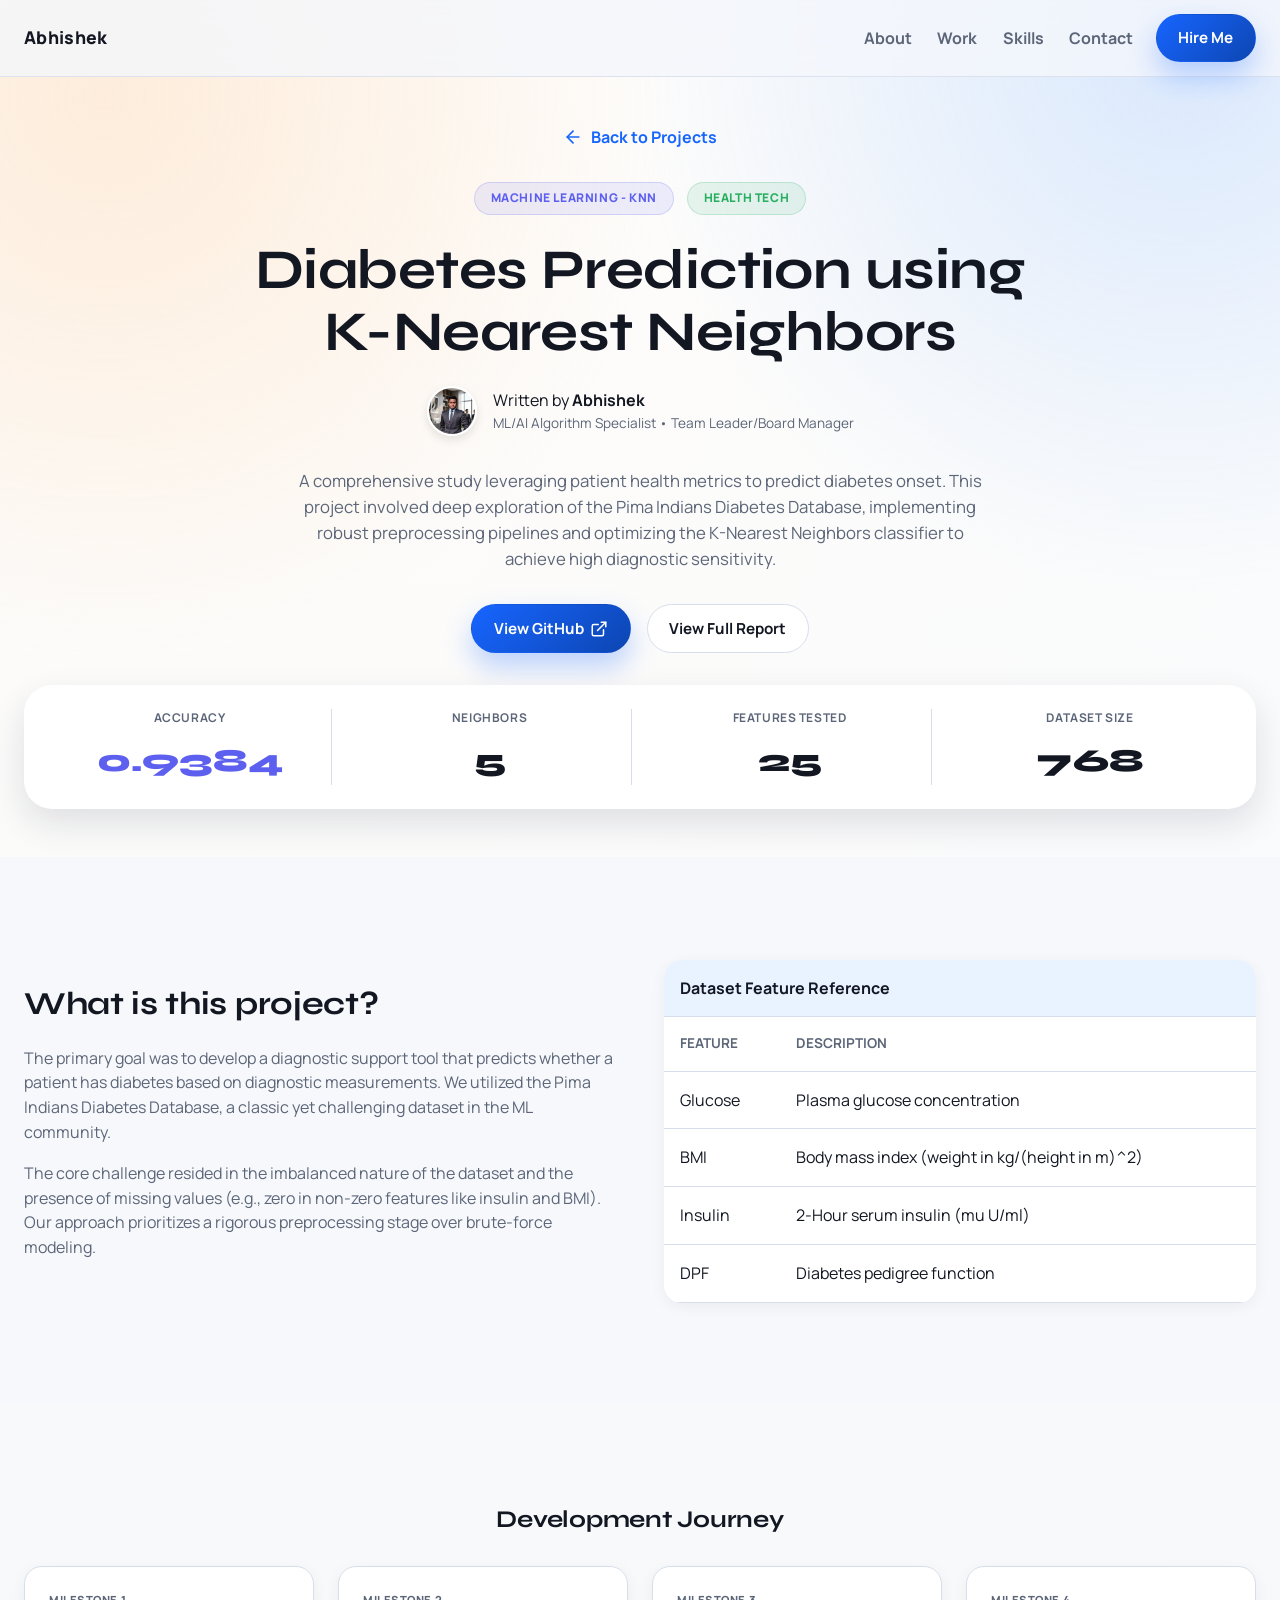
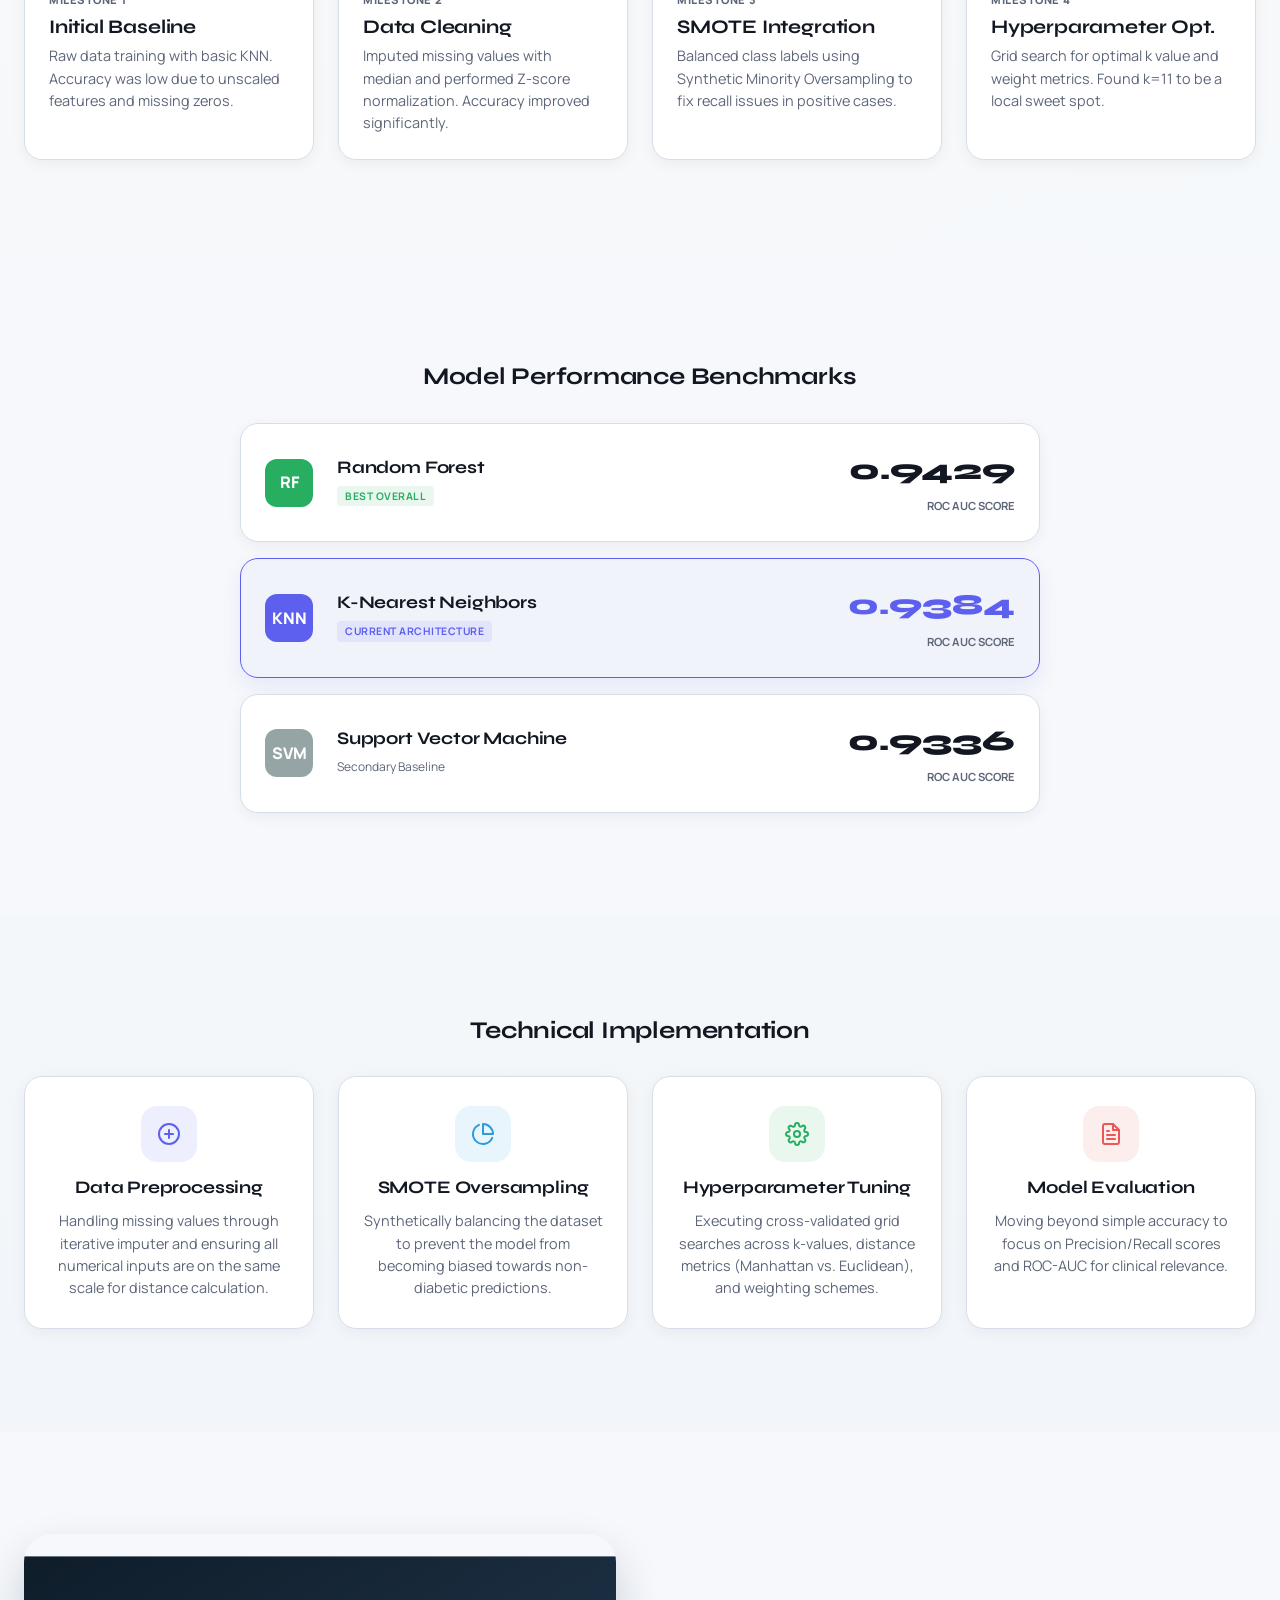
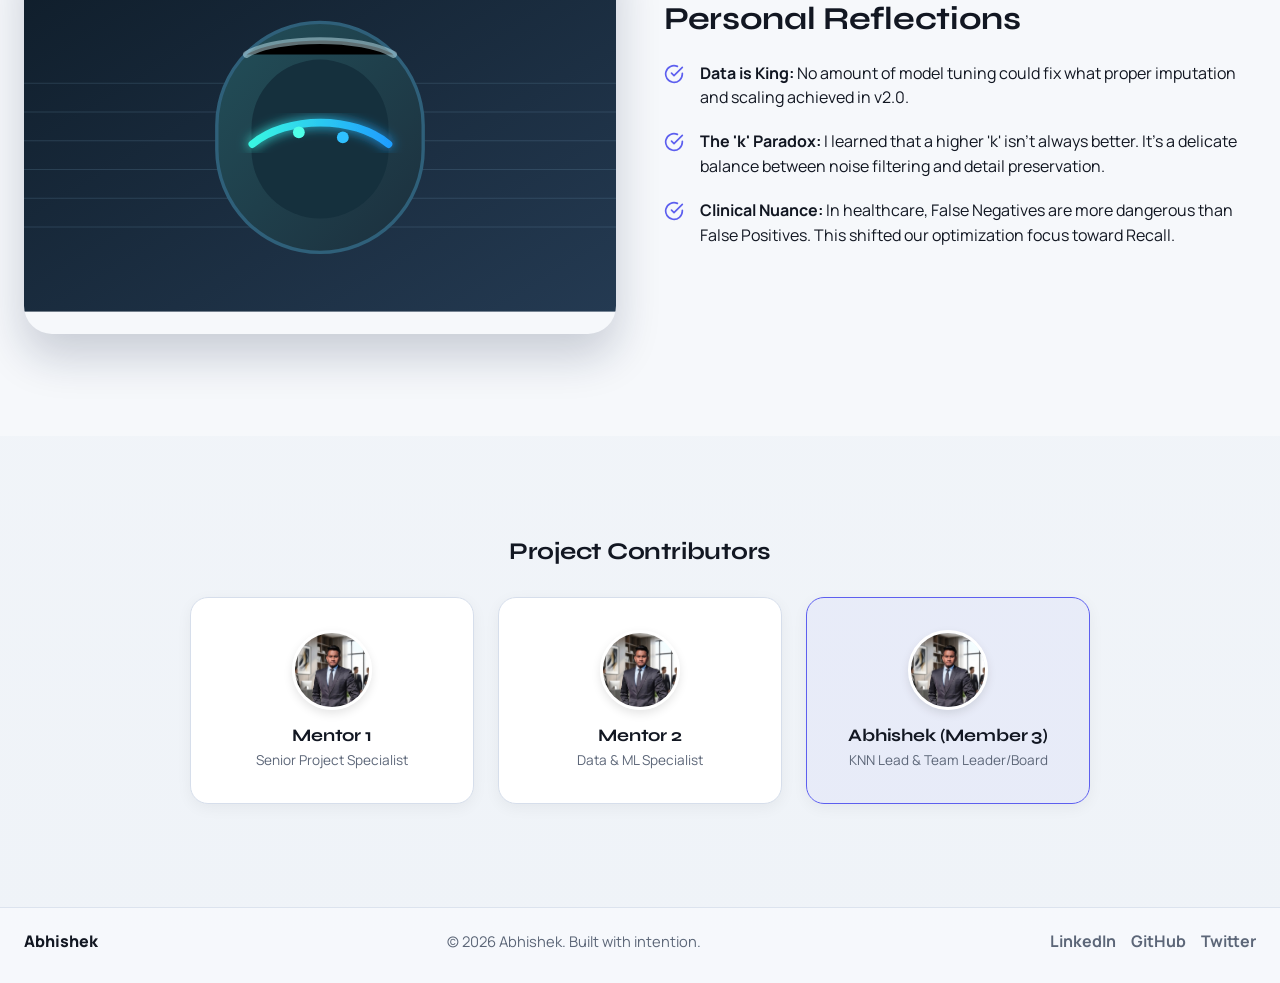
==== diabetes-prediction.html @ b380349f "Updated project" ====
<!DOCTYPE html>
<html lang="en">
<head>
  <meta charset="UTF-8">
  <meta name="viewport" content="width=device-width, initial-scale=1.0">
  <title>Diabetes Prediction using KNN | Abhishek</title>
  <link rel="preconnect" href="https://fonts.googleapis.com">
  <link rel="preconnect" href="https://fonts.gstatic.com" crossorigin>
  <link href="https://fonts.googleapis.com/css2?family=Manrope:wght@400;500;600;700;800&family=Syne:wght@500;700;800&display=swap" rel="stylesheet">
  <link rel="stylesheet" href="styles.css">
</head>
<body>
  <header class="site-header">
    <div class="container nav-shell">
      <a class="brand" href="index.html#home">Abhishek</a>
      <button class="menu-toggle" type="button" aria-expanded="false" aria-controls="site-menu" aria-label="Open menu">
        <span class="menu-bar"></span>
        <span class="menu-bar"></span>
        <span class="menu-bar"></span>
      </button>
      <nav id="site-menu" class="site-nav" aria-label="Primary navigation">
        <a class="nav-link" href="index.html#about">About</a>
        <a class="nav-link" href="index.html#projects">Work</a>
        <a class="nav-link" href="index.html#skills">Skills</a>
        <a class="nav-link" href="index.html#contact">Contact</a>
        <a class="btn btn-primary hire-btn" href="index.html#contact">Hire Me</a>
      </nav>
    </div>
  </header>

  <main class="project-details">
    <div class="container project-header-section reveal is-visible">
      <a href="index.html#projects" class="back-link">
        <svg width="20" height="20" viewBox="0 0 24 24" fill="none" stroke="currentColor" stroke-width="2" stroke-linecap="round" stroke-linejoin="round"><line x1="19" y1="12" x2="5" y2="12"></line><polyline points="12 19 5 12 12 5"></polyline></svg>
        Back to Projects
      </a>
      
      <div class="project-tags">
        <span class="tag tag-purple">Machine Learning - KNN</span>
        <span class="tag tag-green">Health Tech</span>
      </div>
      
      <h1>Diabetes Prediction using K-Nearest Neighbors</h1>
      
      <div class="author-info">
        <img src="assets/images/abhishek-profile.png" alt="Abhishek" class="author-avatar">
        <div class="author-text">
          <p class="author-name">Written by <strong>Abhishek</strong></p>
          <p class="author-role">ML/AI Algorithm Specialist &bull; Team Leader/Board Manager</p>
        </div>
      </div>
      
      <p class="project-summary">
        A comprehensive study leveraging patient health metrics to predict diabetes onset. This project involved deep exploration of the Pima Indians Diabetes Database, implementing robust preprocessing pipelines and optimizing the K-Nearest Neighbors classifier to achieve high diagnostic sensitivity.
      </p>
      
      <div class="project-actions">
        <a href="https://github.com/" target="_blank" class="btn btn-primary">
          View GitHub 
          <svg width="18" height="18" viewBox="0 0 24 24" fill="none" stroke="currentColor" stroke-width="2" stroke-linecap="round" stroke-linejoin="round" style="margin-left: 6px;"><path d="M18 13v6a2 2 0 0 1-2 2H5a2 2 0 0 1-2-2V8a2 2 0 0 1 2-2h6"></path><polyline points="15 3 21 3 21 9"></polyline><line x1="10" y1="14" x2="21" y2="3"></line></svg>
        </a>
        <a href="#" class="btn btn-ghost">View Full Report</a>
      </div>
    </div>

    <div class="container stats-strip reveal">
      <div class="stat-card">
        <p class="stat-label">ACCURACY</p>
        <p class="stat-value text-purple">0.9384</p>
      </div>
      <div class="stat-card">
        <p class="stat-label">NEIGHBORS</p>
        <p class="stat-value">5</p>
      </div>
      <div class="stat-card">
        <p class="stat-label">FEATURES TESTED</p>
        <p class="stat-value">25</p>
      </div>
      <div class="stat-card">
        <p class="stat-label">DATASET SIZE</p>
        <p class="stat-value">768</p>
      </div>
    </div>

    <section class="what-is-project section-pad bg-light">
      <div class="container wip-grid reveal">
        <div class="wip-content">
          <h2>What is this project?</h2>
          <p>The primary goal was to develop a diagnostic support tool that predicts whether a patient has diabetes based on diagnostic measurements. We utilized the Pima Indians Diabetes Database, a classic yet challenging dataset in the ML community.</p>
          <p>The core challenge resided in the imbalanced nature of the dataset and the presence of missing values (e.g., zero in non-zero features like insulin and BMI). Our approach prioritizes a rigorous preprocessing stage over brute-force modeling.</p>
        </div>
        <div class="wip-table-wrapper">
          <table class="feature-table">
            <thead>
              <tr>
                <th colspan="2">Dataset Feature Reference</th>
              </tr>
              <tr class="subheader">
                <th>Feature</th>
                <th>Description</th>
              </tr>
            </thead>
            <tbody>
              <tr>
                <td>Glucose</td>
                <td>Plasma glucose concentration</td>
              </tr>
              <tr>
                <td>BMI</td>
                <td>Body mass index (weight in kg/(height in m)^2)</td>
              </tr>
              <tr>
                <td>Insulin</td>
                <td>2-Hour serum insulin (mu U/ml)</td>
              </tr>
              <tr>
                <td>DPF</td>
                <td>Diabetes pedigree function</td>
              </tr>
            </tbody>
          </table>
        </div>
      </div>
    </section>

    <section class="dev-journey section-pad">
      <div class="container reveal">
        <h2 class="section-title">Development Journey</h2>
        <div class="journey-grid">
          <div class="journey-card">
            <span class="step-label">MILESTONE 1</span>
            <h3>Initial Baseline</h3>
            <p>Raw data training with basic KNN. Accuracy was low due to unscaled features and missing zeros.</p>
          </div>
          <div class="journey-card">
            <span class="step-label">MILESTONE 2</span>
            <h3>Data Cleaning</h3>
            <p>Imputed missing values with median and performed Z-score normalization. Accuracy improved significantly.</p>
          </div>
          <div class="journey-card">
            <span class="step-label">MILESTONE 3</span>
            <h3>SMOTE Integration</h3>
            <p>Balanced class labels using Synthetic Minority Oversampling to fix recall issues in positive cases.</p>
          </div>
          <div class="journey-card">
            <span class="step-label">MILESTONE 4</span>
            <h3>Hyperparameter Opt.</h3>
            <p>Grid search for optimal k value and weight metrics. Found k=11 to be a local sweet spot.</p>
          </div>
        </div>
      </div>
    </section>

    <section class="performance-benchmarks section-pad bg-light">
      <div class="container reveal">
        <h2 class="section-title">Model Performance Benchmarks</h2>
        <div class="benchmarks-list">
          <div class="benchmark-item">
            <div class="bm-icon bg-green-light">RF</div>
            <div class="bm-info">
              <h3>Random Forest</h3>
              <span class="tag tag-green-small">BEST OVERALL</span>
            </div>
            <div class="bm-score">
              <span class="score">0.9429</span>
              <span class="score-label">ROC AUC SCORE</span>
            </div>
          </div>
          <div class="benchmark-item active">
            <div class="bm-icon bg-purple">KNN</div>
            <div class="bm-info">
              <h3>K-Nearest Neighbors</h3>
              <span class="tag tag-purple-small">CURRENT ARCHITECTURE</span>
            </div>
            <div class="bm-score text-purple">
              <span class="score">0.9384</span>
              <span class="score-label">ROC AUC SCORE</span>
            </div>
          </div>
          <div class="benchmark-item">
            <div class="bm-icon bg-gray">SVM</div>
            <div class="bm-info">
              <h3>Support Vector Machine</h3>
              <span class="tag-label">Secondary Baseline</span>
            </div>
            <div class="bm-score">
              <span class="score">0.9336</span>
              <span class="score-label">ROC AUC SCORE</span>
            </div>
          </div>
        </div>
      </div>
    </section>

    <section class="tech-implementation section-pad">
      <div class="container reveal">
        <h2 class="section-title">Technical Implementation</h2>
        <div class="tech-grid">
          <div class="tech-card">
            <div class="tech-icon bg-purple-light">
              <svg width="24" height="24" viewBox="0 0 24 24" fill="none" stroke="#5d5fef" stroke-width="2" stroke-linecap="round" stroke-linejoin="round"><circle cx="12" cy="12" r="10"></circle><line x1="12" y1="8" x2="12" y2="16"></line><line x1="8" y1="12" x2="16" y2="12"></line></svg>
            </div>
            <h3>Data Preprocessing</h3>
            <p>Handling missing values through iterative imputer and ensuring all numerical inputs are on the same scale for distance calculation.</p>
          </div>
          <div class="tech-card">
            <div class="tech-icon bg-blue-light">
              <svg width="24" height="24" viewBox="0 0 24 24" fill="none" stroke="#2d9cdb" stroke-width="2" stroke-linecap="round" stroke-linejoin="round"><path d="M21.21 15.89A10 10 0 1 1 8 2.83"></path><path d="M22 12A10 10 0 0 0 12 2v10z"></path></svg>
            </div>
            <h3>SMOTE Oversampling</h3>
            <p>Synthetically balancing the dataset to prevent the model from becoming biased towards non-diabetic predictions.</p>
          </div>
          <div class="tech-card">
            <div class="tech-icon bg-green-light2">
              <svg width="24" height="24" viewBox="0 0 24 24" fill="none" stroke="#27ae60" stroke-width="2" stroke-linecap="round" stroke-linejoin="round"><circle cx="12" cy="12" r="3"></circle><path d="M19.4 15a1.65 1.65 0 0 0 .33 1.82l.06.06a2 2 0 0 1 0 2.83 2 2 0 0 1-2.83 0l-.06-.06a1.65 1.65 0 0 0-1.82-.33 1.65 1.65 0 0 0-1 1.51V21a2 2 0 0 1-2 2 2 2 0 0 1-2-2v-.09A1.65 1.65 0 0 0 9 19.4a1.65 1.65 0 0 0-1.82.33l-.06.06a2 2 0 0 1-2.83 0 2 2 0 0 1 0-2.83l.06-.06a1.65 1.65 0 0 0 .33-1.82 1.65 1.65 0 0 0-1.51-1H3a2 2 0 0 1-2-2 2 2 0 0 1 2-2h.09A1.65 1.65 0 0 0 4.6 9a1.65 1.65 0 0 0-.33-1.82l-.06-.06a2 2 0 0 1 0-2.83 2 2 0 0 1 2.83 0l.06.06a1.65 1.65 0 0 0 1.82.33H9a1.65 1.65 0 0 0 1-1.51V3a2 2 0 0 1 2-2 2 2 0 0 1 2 2v.09a1.65 1.65 0 0 0 1 1.51 1.65 1.65 0 0 0 1.82-.33l.06-.06a2 2 0 0 1 2.83 0 2 2 0 0 1 0 2.83l-.06.06a1.65 1.65 0 0 0-.33 1.82V9a1.65 1.65 0 0 0 1.51 1H21a2 2 0 0 1 2 2 2 2 0 0 1-2 2h-.09a1.65 1.65 0 0 0-1.51 1z"></path></svg>
            </div>
            <h3>Hyperparameter Tuning</h3>
            <p>Executing cross-validated grid searches across k-values, distance metrics (Manhattan vs. Euclidean), and weighting schemes.</p>
          </div>
          <div class="tech-card">
            <div class="tech-icon bg-red-light">
              <svg width="24" height="24" viewBox="0 0 24 24" fill="none" stroke="#eb5757" stroke-width="2" stroke-linecap="round" stroke-linejoin="round"><path d="M14 2H6a2 2 0 0 0-2 2v16a2 2 0 0 0 2 2h12a2 2 0 0 0 2-2V8z"></path><polyline points="14 2 14 8 20 8"></polyline><line x1="16" y1="13" x2="8" y2="13"></line><line x1="16" y1="17" x2="8" y2="17"></line><polyline points="10 9 9 9 8 9"></polyline></svg>
            </div>
            <h3>Model Evaluation</h3>
            <p>Moving beyond simple accuracy to focus on Precision/Recall scores and ROC-AUC for clinical relevance.</p>
          </div>
        </div>
      </div>
    </section>

    <section class="reflections section-pad bg-light">
      <div class="container reveal">
        <div class="reflections-grid">
          <div class="reflections-image">
            <img src="assets/images/project-diabetes.svg" alt="Laptop displaying data" width="500" height="400">
          </div>
          <div class="reflections-content">
            <h2>Personal Reflections</h2>
            <ul class="reflections-list">
              <li>
                <div class="icon-check">
                  <svg width="20" height="20" viewBox="0 0 24 24" fill="none" stroke="#5d5fef" stroke-width="2" stroke-linecap="round" stroke-linejoin="round"><path d="M22 11.08V12a10 10 0 1 1-5.93-9.14"></path><polyline points="22 4 12 14.01 9 11.01"></polyline></svg>
                </div>
                <div>
                  <strong>Data is King:</strong> No amount of model tuning could fix what proper imputation and scaling achieved in v2.0.
                </div>
              </li>
              <li>
                <div class="icon-check">
                  <svg width="20" height="20" viewBox="0 0 24 24" fill="none" stroke="#5d5fef" stroke-width="2" stroke-linecap="round" stroke-linejoin="round"><path d="M22 11.08V12a10 10 0 1 1-5.93-9.14"></path><polyline points="22 4 12 14.01 9 11.01"></polyline></svg>
                </div>
                <div>
                  <strong>The 'k' Paradox:</strong> I learned that a higher 'k' isn't always better. It's a delicate balance between noise filtering and detail preservation.
                </div>
              </li>
              <li>
                <div class="icon-check">
                  <svg width="20" height="20" viewBox="0 0 24 24" fill="none" stroke="#5d5fef" stroke-width="2" stroke-linecap="round" stroke-linejoin="round"><path d="M22 11.08V12a10 10 0 1 1-5.93-9.14"></path><polyline points="22 4 12 14.01 9 11.01"></polyline></svg>
                </div>
                <div>
                  <strong>Clinical Nuance:</strong> In healthcare, False Negatives are more dangerous than False Positives. This shifted our optimization focus toward Recall.
                </div>
              </li>
            </ul>
          </div>
        </div>
      </div>
    </section>

    <section class="contributors section-pad">
      <div class="container reveal">
        <h2 class="section-title text-center">Project Contributors</h2>
        <div class="contributors-grid">
          <div class="contributor-card">
            <img src="assets/images/abhishek-profile.png" alt="Mentor 1" class="contributor-avatar">
            <h3>Mentor 1</h3>
            <p>Senior Project Specialist</p>
          </div>
          <div class="contributor-card">
            <img src="assets/images/abhishek-profile.png" alt="Mentor 2" class="contributor-avatar">
            <h3>Mentor 2</h3>
            <p>Data &amp; ML Specialist</p>
          </div>
          <div class="contributor-card highlight">
            <img src="assets/images/abhishek-profile.png" alt="Abhishek" class="contributor-avatar">
            <h3>Abhishek (Member 3)</h3>
            <p>KNN Lead &amp; Team Leader/Board</p>
          </div>
        </div>
      </div>
    </section>
  </main>

  <footer class="site-footer">
    <div class="container footer-shell">
      <p class="footer-name">Abhishek</p>
      <p class="footer-copy">&copy; 2026 Abhishek. Built with intention.</p>
      <div class="footer-socials">
        <a href="https://www.linkedin.com/" target="_blank" rel="noopener noreferrer">LinkedIn</a>
        <a href="https://github.com/" target="_blank" rel="noopener noreferrer">GitHub</a>
        <a href="https://twitter.com/" target="_blank" rel="noopener noreferrer">Twitter</a>
      </div>
    </div>
  </footer>

  <script src="script.js"></script>
</body>
</html>
---- styles.css ----
:root {
  --bg: #edf1f5;
  --bg-accent-1: #fff5e8;
  --bg-accent-2: #e9f2ff;
  --surface: #ffffff;
  --surface-soft: #f6f8fb;
  --text: #121722;
  --muted: #5c6678;
  --line: #d6deeb;
  --primary: #1765ff;
  --primary-strong: #0d46b3;
  --accent: #ff7f2a;
  --shadow-soft: 0 14px 35px rgba(15, 27, 52, 0.12);
  --shadow-strong: 0 22px 45px rgba(17, 32, 66, 0.2);
  --radius-lg: 28px;
  --radius-md: 18px;
  --radius-sm: 12px;
  --container: 1240px;
}

* {
  box-sizing: border-box;
}

html {
  scroll-behavior: smooth;
}

body {
  margin: 0;
  font-family: "Manrope", "Segoe UI", Tahoma, Geneva, Verdana, sans-serif;
  color: var(--text);
  background:
    linear-gradient(180deg, rgba(255, 255, 255, 0.78), rgba(239, 243, 248, 0.96)),
    radial-gradient(circle at 15% 10%, var(--bg-accent-1), transparent 45%),
    radial-gradient(circle at 85% 0%, var(--bg-accent-2), transparent 45%),
    var(--bg);
  line-height: 1.55;
}

body::before {
  content: "";
  position: fixed;
  inset: -20% -5%;
  z-index: -1;
  background:
    radial-gradient(circle at 12% 22%, rgba(255, 188, 120, 0.24), transparent 36%),
    radial-gradient(circle at 88% 18%, rgba(87, 157, 255, 0.2), transparent 34%);
  pointer-events: none;
}

h1,
h2,
h3 {
  margin: 0;
  line-height: 1.1;
  font-family: "Syne", "Trebuchet MS", sans-serif;
  letter-spacing: -0.01em;
}

p {
  margin: 0;
}

a {
  color: inherit;
  text-decoration: none;
}

img {
  max-width: 100%;
  display: block;
}

.container {
  width: min(var(--container), calc(100% - 3rem));
  margin-inline: auto;
}

.section-pad {
  padding-block: clamp(4.5rem, 8vw, 7rem);
}

.site-header {
  position: sticky;
  top: 0;
  z-index: 50;
  border-bottom: 1px solid rgba(214, 222, 235, 0.8);
  background: rgba(244, 247, 252, 0.8);
  backdrop-filter: blur(12px);
}

.nav-shell {
  min-height: 76px;
  display: flex;
  align-items: center;
  justify-content: space-between;
  gap: 1rem;
}

.brand {
  font-size: 1.1rem;
  font-weight: 800;
  letter-spacing: 0.02em;
}

.site-nav {
  display: flex;
  align-items: center;
  gap: 1.2rem;
}

.nav-link {
  font-weight: 700;
  color: var(--muted);
  position: relative;
  padding: 0.3rem 0.2rem;
  transition: color 0.25s ease;
}

.nav-link::after {
  content: "";
  position: absolute;
  left: 0;
  bottom: -0.55rem;
  width: 100%;
  height: 2px;
  border-radius: 999px;
  background: linear-gradient(90deg, var(--primary), var(--accent));
  transform: scaleX(0);
  transform-origin: left;
  transition: transform 0.25s ease;
}

.nav-link:hover,
.nav-link.active {
  color: var(--text);
}

.nav-link:hover::after,
.nav-link.active::after {
  transform: scaleX(1);
}

.btn {
  display: inline-flex;
  align-items: center;
  justify-content: center;
  border: 1px solid transparent;
  border-radius: 999px;
  padding: 0.72rem 1.35rem;
  font-weight: 700;
  font-size: 0.95rem;
  transition: transform 0.22s ease, box-shadow 0.28s ease, background-color 0.28s ease, color 0.28s ease;
}

.btn:hover {
  transform: translateY(-2px);
}

.btn:active {
  transform: translateY(1px) scale(0.98);
}

.btn:focus-visible,
.nav-link:focus-visible,
.menu-toggle:focus-visible,
.project-link:focus-visible,
.footer-socials a:focus-visible,
.view-all:focus-visible {
  outline: 3px solid rgba(23, 101, 255, 0.4);
  outline-offset: 3px;
}

.btn-primary {
  color: #ffffff;
  background: linear-gradient(135deg, var(--primary), var(--primary-strong));
  box-shadow: 0 14px 28px rgba(23, 101, 255, 0.28);
}

.btn-primary:hover {
  box-shadow: 0 18px 34px rgba(23, 101, 255, 0.35);
}

.btn-ghost {
  color: var(--text);
  background: rgba(255, 255, 255, 0.92);
  border-color: var(--line);
}

.btn-ghost:hover {
  box-shadow: var(--shadow-soft);
}

.menu-toggle {
  display: none;
  width: 44px;
  height: 44px;
  border: 1px solid var(--line);
  border-radius: 12px;
  background: #ffffff;
  align-items: center;
  justify-content: center;
  flex-direction: column;
  gap: 4px;
  padding: 0;
}

.menu-bar {
  width: 18px;
  height: 2px;
  background: var(--text);
  border-radius: 999px;
}

.hero {
  position: relative;
  overflow: hidden;
}

.hero::before {
  content: "";
  position: absolute;
  top: clamp(1.2rem, 4vw, 2rem);
  left: 50%;
  transform: translateX(-50%);
  width: min(920px, calc(100% - 2rem));
  height: clamp(340px, 43vw, 470px);
  border-radius: 34px;
  background:
    linear-gradient(90deg, rgba(255, 255, 255, 0.5) 50%, rgba(247, 239, 230, 0.62) 50%),
    linear-gradient(rgba(255, 255, 255, 0.45) 50%, rgba(233, 238, 247, 0.35) 50%);
  background-size: 50% 100%, 100% 50%;
  box-shadow: inset 0 0 0 1px rgba(255, 255, 255, 0.45);
  pointer-events: none;
}

.hero-layout {
  position: relative;
  z-index: 1;
  text-align: center;
  display: grid;
  justify-items: center;
  gap: 1.15rem;
}

.eyebrow {
  font-size: 0.75rem;
  font-weight: 800;
  color: var(--primary-strong);
  letter-spacing: 0.11em;
  text-transform: uppercase;
  padding: 0.35rem 0.75rem;
  border-radius: 999px;
  background: rgba(23, 101, 255, 0.1);
}

.hero h1 {
  font-size: clamp(2.8rem, 8.2vw, 5.4rem);
  margin-top: 0.2rem;
}

.hero-tagline {
  color: var(--muted);
  font-size: clamp(1rem, 2.8vw, 1.35rem);
}

#typing-text {
  color: var(--text);
  font-weight: 800;
  border-right: 2px solid rgba(18, 23, 34, 0.45);
  padding-right: 0.16rem;
}

.hero-actions {
  display: flex;
  flex-wrap: wrap;
  justify-content: center;
  gap: 0.8rem;
  margin-top: 0.45rem;
}

.hero-media {
  margin-top: 1.2rem;
  width: min(720px, 100%);
  border-radius: var(--radius-lg);
  overflow: hidden;
  box-shadow: var(--shadow-strong);
}

.hero-media img {
  width: 100%;
  height: auto;
}

.about-grid {
  display: grid;
  grid-template-columns: 1.02fr 0.98fr;
  gap: clamp(2rem, 4vw, 3.5rem);
  align-items: center;
}

.about-content h2 {
  font-size: clamp(2rem, 4vw, 3.35rem);
  max-width: 18ch;
}

.about-content p {
  margin-top: 1rem;
  color: var(--muted);
  max-width: 58ch;
}

.about-cards {
  margin-top: 1.6rem;
  display: grid;
  grid-template-columns: repeat(2, minmax(0, 1fr));
  gap: 0.95rem;
}

.mini-card {
  background: var(--surface);
  border: 1px solid var(--line);
  border-radius: var(--radius-md);
  padding: 1rem;
  box-shadow: 0 7px 16px rgba(14, 27, 52, 0.07);
  transition: transform 0.25s ease, box-shadow 0.25s ease;
}

.mini-card h3 {
  font-size: 1rem;
  margin-bottom: 0.35rem;
}

.mini-card p {
  margin: 0;
  font-size: 0.9rem;
  color: var(--muted);
}

.mini-card:hover {
  transform: translateY(-7px);
  box-shadow: var(--shadow-soft);
}

.about-image-wrap {
  border-radius: var(--radius-lg);
  overflow: hidden;
  box-shadow: var(--shadow-strong);
  background: var(--surface);
  aspect-ratio: 5 / 6;
}

.about-image-wrap img {
  width: 100%;
  height: 100%;
  object-fit: cover;
  object-position: center top;
}

.skills {
  background: linear-gradient(180deg, rgba(241, 245, 250, 0.6), rgba(249, 250, 253, 0.88));
  border-block: 1px solid rgba(214, 222, 235, 0.7);
}

.section-title {
  text-align: center;
  margin-bottom: 2rem;
}

.section-title h2 {
  font-size: clamp(1.9rem, 4vw, 3rem);
}

.section-title p {
  margin-top: 0.8rem;
  color: var(--muted);
}

.skills-grid {
  display: grid;
  grid-template-columns: repeat(6, minmax(0, 1fr));
  gap: 0.95rem;
}

.skill-card {
  background: var(--surface);
  border-radius: var(--radius-md);
  border: 1px solid var(--line);
  padding: 1.1rem 0.9rem;
  text-align: center;
  transition: transform 0.24s ease, box-shadow 0.24s ease;
}

.skill-pill {
  display: inline-flex;
  align-items: center;
  justify-content: center;
  min-width: 3.3rem;
  padding: 0.25rem 0.5rem;
  border-radius: 999px;
  font-size: 0.68rem;
  font-weight: 800;
  letter-spacing: 0.08em;
  color: var(--primary-strong);
  background: rgba(23, 101, 255, 0.1);
}

.skill-card h3 {
  margin-top: 0.65rem;
  font-size: 0.98rem;
}

.skill-card p {
  margin-top: 0.35rem;
  color: var(--muted);
  font-size: 0.82rem;
}

.skill-card:hover {
  transform: translateY(-6px) scale(1.02);
  box-shadow: var(--shadow-soft);
}

.section-head {
  display: flex;
  justify-content: space-between;
  align-items: end;
  gap: 1.2rem;
  margin-bottom: 1.5rem;
}

.section-head h2 {
  font-size: clamp(2rem, 4vw, 3rem);
}

.section-head p {
  margin-top: 0.7rem;
  color: var(--muted);
}

.view-all {
  color: var(--primary-strong);
  font-weight: 800;
  white-space: nowrap;
  transition: color 0.25s ease, transform 0.25s ease;
}

.view-all:hover {
  color: var(--primary);
  transform: translateX(2px);
}

.projects-grid {
  display: grid;
  grid-template-columns: repeat(3, minmax(0, 1fr));
  gap: 1.2rem;
}

.project-card {
  background: var(--surface);
  border: 1px solid var(--line);
  border-radius: var(--radius-md);
  overflow: hidden;
  transition: transform 0.26s ease, box-shadow 0.26s ease;
}

.project-image {
  aspect-ratio: 5 / 3;
  overflow: hidden;
  background: #dde5f4;
}

.project-image img {
  width: 100%;
  height: 100%;
  object-fit: cover;
  transition: transform 0.55s ease;
}

.project-body {
  padding: 1rem;
}

.project-tag {
  display: inline-block;
  padding: 0.22rem 0.58rem;
  border-radius: 999px;
  font-size: 0.66rem;
  letter-spacing: 0.08em;
  text-transform: uppercase;
  color: #0a4f3e;
  background: rgba(0, 166, 126, 0.16);
  font-weight: 800;
}

.project-card h3 {
  margin-top: 0.72rem;
  font-size: 1.2rem;
}

.project-card p {
  margin-top: 0.6rem;
  color: var(--muted);
  font-size: 0.95rem;
}

.project-link {
  margin-top: 0.95rem;
  display: inline-flex;
  align-items: center;
  gap: 0.35rem;
  color: var(--primary-strong);
  font-weight: 800;
}

.project-link::after {
  content: ">";
  font-size: 0.9rem;
}

.project-card:hover {
  transform: translateY(-8px);
  box-shadow: var(--shadow-soft);
}

.project-card:hover .project-image img {
  transform: scale(1.08);
}

.contact-card {
  width: min(860px, 100%);
  margin-inline: auto;
  text-align: center;
  background:
    linear-gradient(125deg, rgba(213, 255, 239, 0.33), rgba(223, 228, 255, 0.56)),
    var(--surface);
  border: 1px solid var(--line);
  border-radius: var(--radius-lg);
  box-shadow: var(--shadow-soft);
  padding: clamp(1.9rem, 5vw, 3.4rem);
}

.contact-card h2 {
  font-size: clamp(2rem, 4.8vw, 3.25rem);
}

.contact-card p {
  margin-top: 1rem;
  color: var(--muted);
  max-width: 60ch;
  margin-inline: auto;
}

.contact-actions {
  margin-top: 1.5rem;
  display: flex;
  flex-wrap: wrap;
  justify-content: center;
  gap: 0.75rem;
}

.site-footer {
  border-top: 1px solid rgba(214, 222, 235, 0.8);
  padding: 1.35rem 0 1.8rem;
  background: rgba(247, 249, 252, 0.92);
}

.footer-shell {
  display: flex;
  align-items: center;
  justify-content: space-between;
  gap: 0.8rem;
  flex-wrap: wrap;
}

.footer-name {
  font-weight: 800;
}

.footer-copy {
  color: var(--muted);
  font-size: 0.92rem;
}

.footer-socials {
  display: flex;
  gap: 0.95rem;
  flex-wrap: wrap;
}

.footer-socials a {
  color: var(--muted);
  font-weight: 700;
}

.footer-socials a:hover {
  color: var(--text);
}

.reveal {
  opacity: 0;
  transform: translateY(28px);
  transition: opacity 0.8s ease, transform 0.8s ease;
}

.reveal.is-visible {
  opacity: 1;
  transform: translateY(0);
}

@media (min-width: 769px) and (max-width: 1024px) {
  .about-grid {
    grid-template-columns: repeat(2, minmax(0, 1fr));
  }

  .skills-grid {
    grid-template-columns: repeat(3, minmax(0, 1fr));
  }

  .projects-grid {
    grid-template-columns: repeat(2, minmax(0, 1fr));
  }
}

@media (max-width: 768px) {
  .container {
    width: min(var(--container), calc(100% - 1.5rem));
  }

  .menu-toggle {
    display: inline-flex;
  }

  .site-nav {
    position: absolute;
    top: calc(100% + 0.6rem);
    left: 0.75rem;
    right: 0.75rem;
    flex-direction: column;
    align-items: stretch;
    gap: 0.4rem;
    padding: 0.9rem;
    border: 1px solid var(--line);
    border-radius: var(--radius-md);
    background: rgba(255, 255, 255, 0.98);
    box-shadow: var(--shadow-soft);
    max-height: 0;
    opacity: 0;
    overflow: hidden;
    transform: translateY(-8px);
    pointer-events: none;
    transition: max-height 0.32s ease, opacity 0.22s ease, transform 0.32s ease;
  }

  .site-nav.open {
    max-height: 420px;
    opacity: 1;
    transform: translateY(0);
    pointer-events: auto;
  }

  .site-nav .btn {
    width: 100%;
    margin-top: 0.2rem;
  }

  .nav-link {
    padding: 0.6rem 0.25rem;
  }

  .nav-link::after {
    bottom: 0.2rem;
  }

  .hero h1 {
    font-size: clamp(2.35rem, 11vw, 3.2rem);
  }

  .hero-actions {
    width: 100%;
  }

  .hero-actions .btn {
    flex: 1 1 auto;
    min-width: 150px;
  }

  .about-grid {
    grid-template-columns: 1fr;
  }

  .about-content {
    order: 1;
  }

  .about-image-wrap {
    order: 2;
  }

  .about-cards {
    grid-template-columns: 1fr;
  }

  .skills-grid {
    grid-template-columns: repeat(2, minmax(0, 1fr));
  }

  .section-head {
    flex-direction: column;
    align-items: flex-start;
  }

  .projects-grid {
    grid-template-columns: 1fr;
  }

  .contact-actions {
    flex-direction: column;
  }

  .contact-actions .btn {
    width: 100%;
  }

  .footer-shell {
    justify-content: center;
    text-align: center;
  }
}

@media (max-width: 480px) {
  .hero::before {
    width: calc(100% - 1rem);
  }

  .skill-card {
    padding: 0.95rem 0.7rem;
  }
}

@media (prefers-reduced-motion: reduce) {
  html {
    scroll-behavior: auto;
  }

  *,
  *::before,
  *::after {
    animation-duration: 0.01ms !important;
    animation-iteration-count: 1 !important;
    transition-duration: 0.01ms !important;
  }

  #typing-text {
    border-right: 0;
  }
}

/* Project Details Page Styles */
.project-details {
  padding-top: 3rem;
}

.project-header-section {
  max-width: 800px;
  margin-inline: auto;
  text-align: center;
  padding-bottom: 2rem;
}

.back-link {
  display: inline-flex;
  align-items: center;
  gap: 0.5rem;
  color: var(--primary);
  font-weight: 700;
  margin-bottom: 2rem;
  transition: transform 0.2s ease;
}

.back-link:hover {
  transform: translateX(-4px);
}

.project-tags {
  display: flex;
  gap: 0.8rem;
  justify-content: center;
  margin-bottom: 1.5rem;
}

.tag {
  padding: 0.4rem 1rem;
  border-radius: 999px;
  font-size: 0.75rem;
  font-weight: 800;
  letter-spacing: 0.05em;
  text-transform: uppercase;
}

.tag-purple {
  background: rgba(93, 95, 239, 0.1);
  color: #5d5fef;
  border: 1px solid rgba(93, 95, 239, 0.2);
}

.tag-green {
  background: rgba(39, 174, 96, 0.1);
  color: #27ae60;
  border: 1px solid rgba(39, 174, 96, 0.2);
}

.project-header-section h1 {
  font-size: clamp(2.2rem, 5vw, 3.5rem);
  margin-bottom: 1.5rem;
  color: var(--text);
}

.author-info {
  display: flex;
  align-items: center;
  justify-content: center;
  gap: 1rem;
  margin-bottom: 2rem;
}

.author-avatar {
  width: 50px;
  height: 50px;
  border-radius: 50%;
  object-fit: cover;
  border: 2px solid var(--surface);
  box-shadow: 0 4px 10px rgba(0,0,0,0.1);
}

.author-text {
  text-align: left;
}

.author-name {
  font-size: 1rem;
  color: var(--text);
  margin: 0;
}

.author-role {
  font-size: 0.85rem;
  color: var(--muted);
  margin: 0;
}

.project-summary {
  font-size: 1.05rem;
  color: var(--muted);
  max-width: 700px;
  margin-inline: auto;
  margin-bottom: 2rem;
}

.project-actions {
  display: flex;
  gap: 1rem;
  justify-content: center;
}

.stats-strip {
  display: grid;
  grid-template-columns: repeat(4, 1fr);
  gap: 1rem;
  margin-bottom: 3rem;
  background: var(--surface);
  padding: 1.5rem;
  border-radius: var(--radius-lg);
  box-shadow: var(--shadow-soft);
}

.stat-card {
  text-align: center;
  border-right: 1px solid var(--line);
}

.stat-card:last-child {
  border-right: none;
}

.stat-label {
  font-size: 0.75rem;
  font-weight: 700;
  color: var(--muted);
  letter-spacing: 0.05em;
  margin-bottom: 0.5rem;
}

.stat-value {
  font-size: 2rem;
  font-weight: 800;
  color: var(--text);
  font-family: "Syne", sans-serif;
}

.text-purple {
  color: #5d5fef;
}

.bg-light {
  background: var(--surface-soft);
}

.wip-grid {
  display: grid;
  grid-template-columns: 1fr 1fr;
  gap: 3rem;
  align-items: center;
}

.wip-content h2 {
  font-size: 2rem;
  margin-bottom: 1.5rem;
}

.wip-content p {
  color: var(--muted);
  margin-bottom: 1rem;
}

.feature-table {
  width: 100%;
  border-collapse: collapse;
  background: var(--surface);
  border-radius: var(--radius-md);
  overflow: hidden;
  box-shadow: 0 4px 15px rgba(0,0,0,0.05);
}

.feature-table th, .feature-table td {
  padding: 1rem;
  text-align: left;
  border-bottom: 1px solid var(--line);
}

.feature-table th {
  background: var(--bg-accent-2);
  font-weight: 700;
}

.feature-table .subheader th {
  background: var(--surface);
  color: var(--muted);
  font-size: 0.85rem;
  text-transform: uppercase;
}

.journey-grid {
  display: grid;
  grid-template-columns: repeat(4, 1fr);
  gap: 1.5rem;
  margin-top: 2rem;
}

.journey-card {
  background: var(--surface);
  padding: 1.5rem;
  border-radius: var(--radius-md);
  border: 1px solid var(--line);
  box-shadow: 0 4px 15px rgba(0,0,0,0.05);
}

.step-label {
  font-size: 0.7rem;
  font-weight: 800;
  color: var(--muted);
  letter-spacing: 0.05em;
  display: block;
  margin-bottom: 0.5rem;
}

.journey-card h3 {
  font-size: 1.2rem;
  margin-bottom: 0.5rem;
}

.journey-card p {
  font-size: 0.9rem;
  color: var(--muted);
}

.benchmarks-list {
  display: flex;
  flex-direction: column;
  gap: 1rem;
  max-width: 800px;
  margin: 2rem auto 0;
}

.benchmark-item {
  display: flex;
  align-items: center;
  background: var(--surface);
  padding: 1.5rem;
  border-radius: var(--radius-md);
  border: 1px solid var(--line);
  box-shadow: 0 4px 15px rgba(0,0,0,0.05);
}

.benchmark-item.active {
  border-color: #5d5fef;
  background: rgba(93, 95, 239, 0.03);
  box-shadow: 0 8px 20px rgba(93, 95, 239, 0.1);
}

.bm-icon {
  width: 48px;
  height: 48px;
  border-radius: 12px;
  display: flex;
  align-items: center;
  justify-content: center;
  font-weight: 800;
  color: #fff;
  margin-right: 1.5rem;
}

.bg-green-light { background: #27ae60; }
.bg-purple { background: #5d5fef; }
.bg-gray { background: #95a5a6; }

.bm-info {
  flex: 1;
}

.bm-info h3 {
  font-size: 1.1rem;
  margin-bottom: 0.3rem;
}

.tag-green-small {
  font-size: 0.65rem;
  padding: 0.2rem 0.5rem;
  background: rgba(39, 174, 96, 0.1);
  color: #27ae60;
  border-radius: 4px;
  font-weight: 700;
}

.tag-purple-small {
  font-size: 0.65rem;
  padding: 0.2rem 0.5rem;
  background: rgba(93, 95, 239, 0.1);
  color: #5d5fef;
  border-radius: 4px;
  font-weight: 700;
}

.tag-label {
  font-size: 0.75rem;
  color: var(--muted);
}

.bm-score {
  text-align: right;
}

.bm-score .score {
  display: block;
  font-size: 1.8rem;
  font-weight: 800;
  font-family: "Syne", sans-serif;
}

.bm-score .score-label {
  font-size: 0.7rem;
  color: var(--muted);
  font-weight: 700;
}

.tech-grid {
  display: grid;
  grid-template-columns: repeat(4, 1fr);
  gap: 1.5rem;
  margin-top: 2rem;
}

.tech-card {
  background: var(--surface);
  padding: 1.8rem 1.5rem;
  border-radius: var(--radius-md);
  border: 1px solid var(--line);
  box-shadow: 0 4px 15px rgba(0,0,0,0.05);
  text-align: center;
}

.tech-icon {
  width: 56px;
  height: 56px;
  border-radius: 16px;
  display: flex;
  align-items: center;
  justify-content: center;
  margin: 0 auto 1rem;
}

.bg-purple-light { background: rgba(93, 95, 239, 0.1); }
.bg-blue-light { background: rgba(45, 156, 219, 0.1); }
.bg-green-light2 { background: rgba(39, 174, 96, 0.1); }
.bg-red-light { background: rgba(235, 87, 87, 0.1); }

.tech-card h3 {
  font-size: 1.1rem;
  margin-bottom: 0.8rem;
}

.tech-card p {
  font-size: 0.9rem;
  color: var(--muted);
}

.reflections-grid {
  display: grid;
  grid-template-columns: 1fr 1fr;
  gap: 3rem;
  align-items: center;
}

.reflections-image img {
  border-radius: var(--radius-lg);
  box-shadow: var(--shadow-strong);
  width: 100%;
}

.reflections-content h2 {
  font-size: 2rem;
  margin-bottom: 1.5rem;
}

.reflections-list {
  list-style: none;
  padding: 0;
  margin: 0;
}

.reflections-list li {
  display: flex;
  gap: 1rem;
  margin-bottom: 1.2rem;
  color: var(--text);
}

.icon-check {
  margin-top: 0.2rem;
  flex-shrink: 0;
}

.text-center {
  text-align: center;
}

.contributors-grid {
  display: grid;
  grid-template-columns: repeat(3, 1fr);
  gap: 1.5rem;
  max-width: 900px;
  margin: 2rem auto 0;
}

.contributor-card {
  background: var(--surface);
  padding: 2rem 1.5rem;
  border-radius: var(--radius-md);
  border: 1px solid var(--line);
  text-align: center;
  box-shadow: 0 4px 15px rgba(0,0,0,0.05);
}

.contributor-card.highlight {
  background: rgba(93, 95, 239, 0.05);
  border-color: #5d5fef;
}

.contributor-avatar {
  width: 80px;
  height: 80px;
  border-radius: 50%;
  object-fit: cover;
  margin: 0 auto 1rem;
  border: 3px solid #fff;
  box-shadow: 0 4px 10px rgba(0,0,0,0.1);
}

.contributor-card h3 {
  font-size: 1.1rem;
  margin-bottom: 0.3rem;
}

.contributor-card p {
  font-size: 0.85rem;
  color: var(--muted);
}

@media (max-width: 1024px) {
  .stats-strip, .journey-grid, .tech-grid {
    grid-template-columns: repeat(2, 1fr);
  }
}

@media (max-width: 768px) {
  .wip-grid, .reflections-grid, .contributors-grid {
    grid-template-columns: 1fr;
  }
  .stats-strip, .journey-grid, .tech-grid {
    grid-template-columns: 1fr;
  }
  .stat-card {
    border-right: none;
    border-bottom: 1px solid var(--line);
    padding-bottom: 1rem;
  }
  .stat-card:last-child {
    border-bottom: none;
    padding-bottom: 0;
  }
}
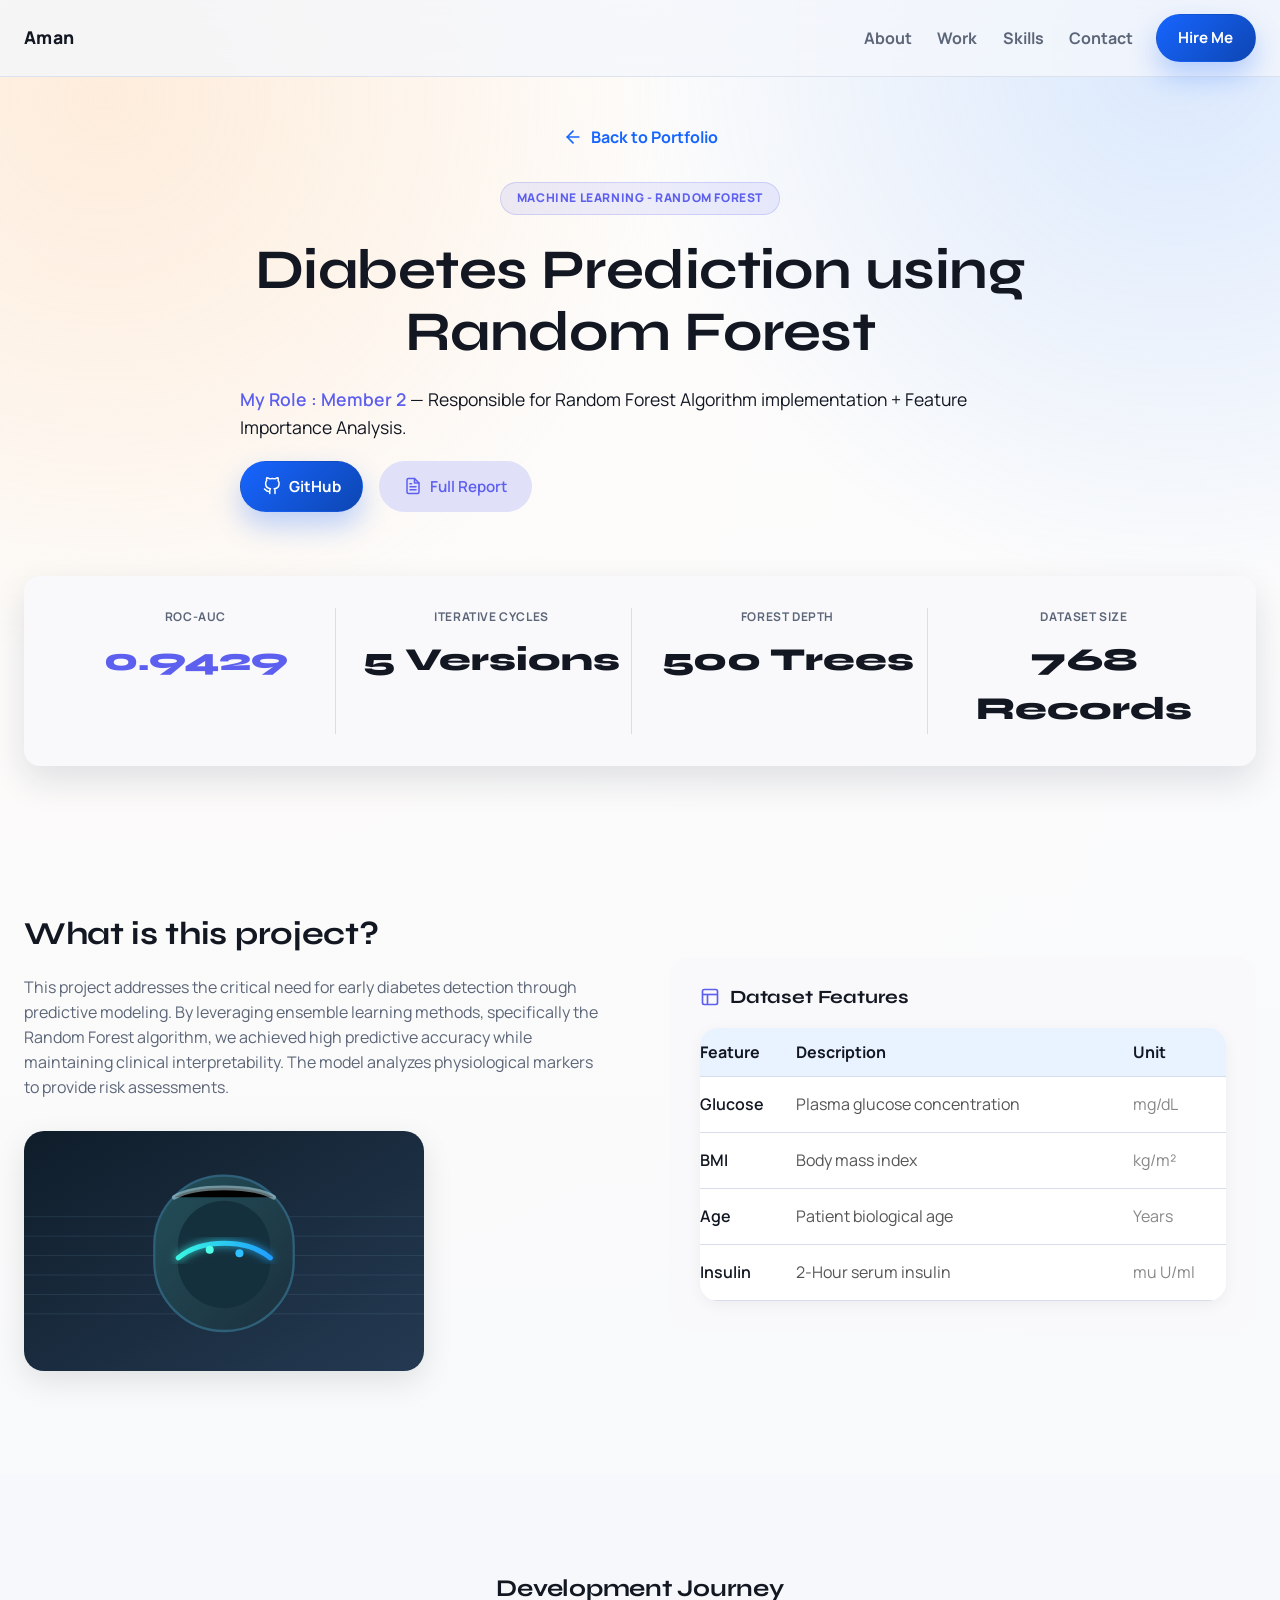
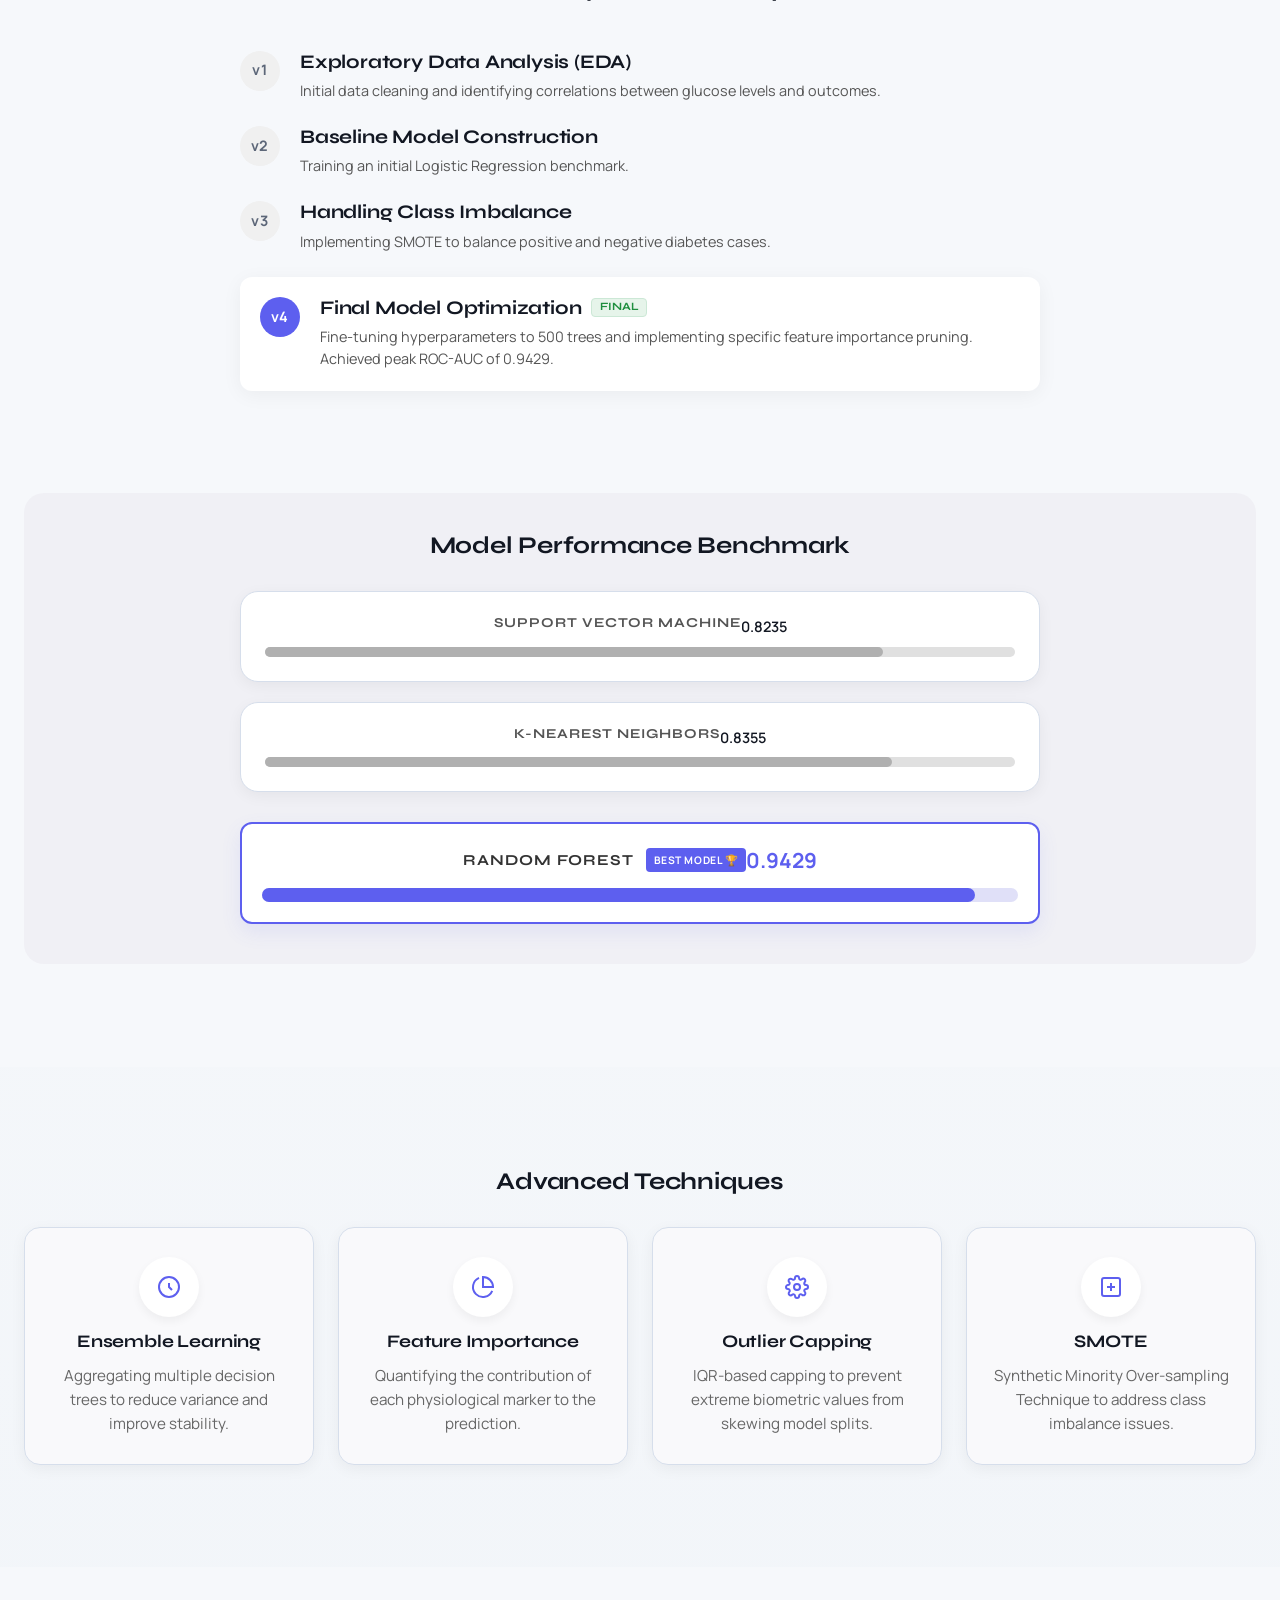
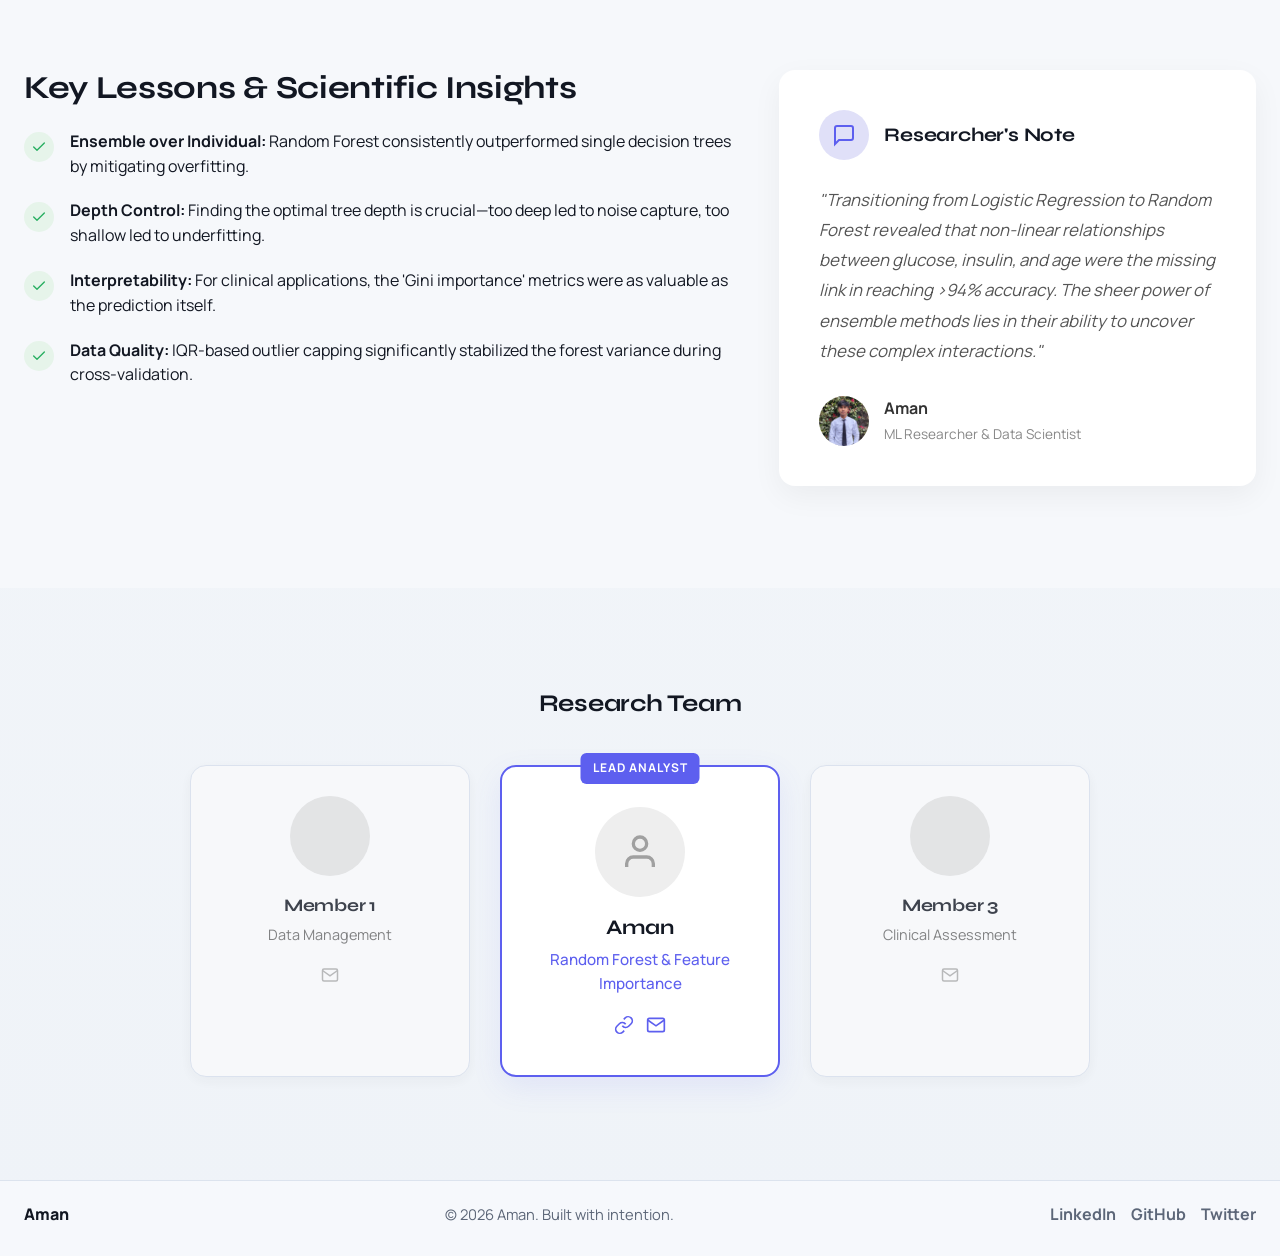
==== commit c66d4079: "Updated portfolio project" ====
--- a/diabetes-prediction.html
+++ b/diabetes-prediction.html
@@ -3,16 +3,74 @@
 <head>
   <meta charset="UTF-8">
   <meta name="viewport" content="width=device-width, initial-scale=1.0">
-  <title>Diabetes Prediction using KNN | Abhishek</title>
+  <title>Diabetes Prediction using Random Forest | Aman</title>
   <link rel="preconnect" href="https://fonts.googleapis.com">
   <link rel="preconnect" href="https://fonts.gstatic.com" crossorigin>
   <link href="https://fonts.googleapis.com/css2?family=Manrope:wght@400;500;600;700;800&family=Syne:wght@500;700;800&display=swap" rel="stylesheet">
   <link rel="stylesheet" href="styles.css">
+  <style>
+    .dev-journey .journey-grid {
+      display: flex;
+      flex-direction: column;
+      gap: 1.5rem;
+      max-width: 800px;
+      margin: 0 auto;
+    }
+    .journey-card {
+      display: flex;
+      align-items: flex-start;
+      gap: 20px;
+      padding: 0;
+      background: none;
+      border: none;
+      box-shadow: none;
+    }
+    .journey-card.active {
+      background-color: white;
+      border-radius: 12px;
+      padding: 20px;
+      box-shadow: 0 4px 20px rgba(0,0,0,0.05);
+    }
+    .step-label {
+      background-color: #f0f0f0;
+      border-radius: 50%;
+      min-width: 40px;
+      height: 40px;
+      display: flex;
+      align-items: center;
+      justify-content: center;
+      font-weight: bold;
+      font-size: 0.9rem;
+    }
+    .journey-card.active .step-label {
+      background-color: #5d5fef;
+      color: white;
+    }
+    .journey-content h3 {
+      margin-top: 0;
+      margin-bottom: 8px;
+    }
+    .journey-content p {
+      margin: 0;
+      color: #555;
+    }
+    .reflections-grid {
+      display: grid;
+      grid-template-columns: 1fr;
+      gap: 40px;
+    }
+    @media (min-width: 992px) {
+      .reflections-grid {
+        grid-template-columns: 1.5fr 1fr;
+        align-items: stretch;
+      }
+    }
+  </style>
 </head>
 <body>
   <header class="site-header">
     <div class="container nav-shell">
-      <a class="brand" href="index.html#home">Abhishek</a>
+      <a class="brand" href="index.html#home">Aman</a>
       <button class="menu-toggle" type="button" aria-expanded="false" aria-controls="site-menu" aria-label="Open menu">
         <span class="menu-bar"></span>
         <span class="menu-bar"></span>
@@ -32,90 +90,92 @@
     <div class="container project-header-section reveal is-visible">
       <a href="index.html#projects" class="back-link">
         <svg width="20" height="20" viewBox="0 0 24 24" fill="none" stroke="currentColor" stroke-width="2" stroke-linecap="round" stroke-linejoin="round"><line x1="19" y1="12" x2="5" y2="12"></line><polyline points="12 19 5 12 12 5"></polyline></svg>
-        Back to Projects
+        Back to Portfolio
       </a>
       
       <div class="project-tags">
-        <span class="tag tag-purple">Machine Learning - KNN</span>
-        <span class="tag tag-green">Health Tech</span>
+        <span class="tag tag-purple">Machine Learning - Random Forest</span>
       </div>
       
-      <h1>Diabetes Prediction using K-Nearest Neighbors</h1>
+      <h1>Diabetes Prediction using Random Forest</h1>
       
-      <div class="author-info">
-        <img src="assets/images/abhishek-profile.png" alt="Abhishek" class="author-avatar">
+      <div class="author-info" style="align-items: center; margin-bottom: 2rem; display: flex; flex-wrap: wrap; justify-content: space-between; gap: 20px;">
         <div class="author-text">
-          <p class="author-name">Written by <strong>Abhishek</strong></p>
-          <p class="author-role">ML/AI Algorithm Specialist &bull; Team Leader/Board Manager</p>
-        </div>
-      </div>
-      
-      <p class="project-summary">
-        A comprehensive study leveraging patient health metrics to predict diabetes onset. This project involved deep exploration of the Pima Indians Diabetes Database, implementing robust preprocessing pipelines and optimizing the K-Nearest Neighbors classifier to achieve high diagnostic sensitivity.
-      </p>
-      
-      <div class="project-actions">
-        <a href="https://github.com/" target="_blank" class="btn btn-primary">
-          View GitHub 
-          <svg width="18" height="18" viewBox="0 0 24 24" fill="none" stroke="currentColor" stroke-width="2" stroke-linecap="round" stroke-linejoin="round" style="margin-left: 6px;"><path d="M18 13v6a2 2 0 0 1-2 2H5a2 2 0 0 1-2-2V8a2 2 0 0 1 2-2h6"></path><polyline points="15 3 21 3 21 9"></polyline><line x1="10" y1="14" x2="21" y2="3"></line></svg>
-        </a>
-        <a href="#" class="btn btn-ghost">View Full Report</a>
+          <p class="author-role" style="font-size: 1.1rem; color: var(--text-color); margin: 0;"><span style="color: #5d5fef; font-weight: 600;">My Role : Member 2</span> — Responsible for Random Forest Algorithm implementation + Feature Importance Analysis.</p>
+        </div>
+        
+        <div class="project-actions" style="margin-top: 0;">
+          <a href="https://github.com/" target="_blank" class="btn btn-primary" style="display: inline-flex; align-items: center;">
+            <svg width="18" height="18" viewBox="0 0 24 24" fill="none" stroke="currentColor" stroke-width="2" stroke-linecap="round" stroke-linejoin="round" style="margin-right: 8px;"><path d="M9 19c-5 1.5-5-2.5-7-3m14 6v-3.87a3.37 3.37 0 0 0-.94-2.61c3.14-.35 6.44-1.54 6.44-7A5.44 5.44 0 0 0 20 4.77 5.07 5.07 0 0 0 19.91 1S18.73.65 16 2.48a13.38 13.38 0 0 0-7 0C6.27.65 5.09 1 5.09 1A5.07 5.07 0 0 0 5 4.77a5.44 5.44 0 0 0-1.5 3.78c0 5.42 3.3 6.61 6.44 7A3.37 3.37 0 0 0 9 18.13V22"></path></svg>
+            GitHub 
+          </a>
+          <a href="#" class="btn" style="background-color: #e0e0f8; color: #5d5fef; display: inline-flex; align-items: center; padding: 0.8rem 1.5rem; border-radius: 30px; font-weight: 600; text-decoration: none;">
+            <svg width="18" height="18" viewBox="0 0 24 24" fill="none" stroke="currentColor" stroke-width="2" stroke-linecap="round" stroke-linejoin="round" style="margin-right: 8px;"><path d="M14 2H6a2 2 0 0 0-2 2v16a2 2 0 0 0 2 2h12a2 2 0 0 0 2-2V8z"></path><polyline points="14 2 14 8 20 8"></polyline><line x1="16" y1="13" x2="8" y2="13"></line><line x1="16" y1="17" x2="8" y2="17"></line><polyline points="10 9 9 9 8 9"></polyline></svg>
+            Full Report
+          </a>
+        </div>
       </div>
     </div>
 
-    <div class="container stats-strip reveal">
+    <div class="container stats-strip reveal" style="background-color: #f9f9fb; border-radius: 16px; padding: 2rem;">
       <div class="stat-card">
-        <p class="stat-label">ACCURACY</p>
-        <p class="stat-value text-purple">0.9384</p>
+        <p class="stat-label">ROC-AUC</p>
+        <p class="stat-value text-purple">0.9429</p>
       </div>
       <div class="stat-card">
-        <p class="stat-label">NEIGHBORS</p>
-        <p class="stat-value">5</p>
+        <p class="stat-label">ITERATIVE CYCLES</p>
+        <p class="stat-value">5 Versions</p>
       </div>
       <div class="stat-card">
-        <p class="stat-label">FEATURES TESTED</p>
-        <p class="stat-value">25</p>
+        <p class="stat-label">FOREST DEPTH</p>
+        <p class="stat-value">500 Trees</p>
       </div>
       <div class="stat-card">
         <p class="stat-label">DATASET SIZE</p>
-        <p class="stat-value">768</p>
+        <p class="stat-value">768 Records</p>
       </div>
     </div>
 
-    <section class="what-is-project section-pad bg-light">
-      <div class="container wip-grid reveal">
+    <section class="what-is-project section-pad">
+      <div class="container wip-grid reveal" style="gap: 60px;">
         <div class="wip-content">
           <h2>What is this project?</h2>
-          <p>The primary goal was to develop a diagnostic support tool that predicts whether a patient has diabetes based on diagnostic measurements. We utilized the Pima Indians Diabetes Database, a classic yet challenging dataset in the ML community.</p>
-          <p>The core challenge resided in the imbalanced nature of the dataset and the presence of missing values (e.g., zero in non-zero features like insulin and BMI). Our approach prioritizes a rigorous preprocessing stage over brute-force modeling.</p>
-        </div>
-        <div class="wip-table-wrapper">
-          <table class="feature-table">
+          <p>This project addresses the critical need for early diabetes detection through predictive modeling. By leveraging ensemble learning methods, specifically the Random Forest algorithm, we achieved high predictive accuracy while maintaining clinical interpretability. The model analyzes physiological markers to provide risk assessments.</p>
+          <img src="assets/images/project-diabetes.svg" alt="DNA and Technology Visual" style="width: 100%; max-width: 400px; border-radius: 20px; margin-top: 2rem; box-shadow: 0 10px 30px rgba(0,0,0,0.1);">
+        </div>
+        <div class="wip-table-wrapper" style="background-color: #f9f9fb; border-radius: 20px; padding: 30px;">
+          <div style="display: flex; align-items: center; gap: 10px; margin-bottom: 20px;">
+            <svg width="20" height="20" viewBox="0 0 24 24" fill="none" stroke="#5d5fef" stroke-width="2"><rect x="3" y="3" width="18" height="18" rx="2" ry="2"></rect><line x1="3" y1="9" x2="21" y2="9"></line><line x1="9" y1="21" x2="9" y2="9"></line></svg>
+            <h3 style="margin: 0;">Dataset Features</h3>
+          </div>
+          <table class="feature-table" style="width: 100%; border-collapse: collapse;">
             <thead>
-              <tr>
-                <th colspan="2">Dataset Feature Reference</th>
-              </tr>
-              <tr class="subheader">
-                <th>Feature</th>
-                <th>Description</th>
+              <tr style="text-align: left; border-bottom: 1px solid #ddd;">
+                <th style="padding: 12px 0;">Feature</th>
+                <th style="padding: 12px 0;">Description</th>
+                <th style="padding: 12px 0;">Unit</th>
               </tr>
             </thead>
             <tbody>
-              <tr>
-                <td>Glucose</td>
-                <td>Plasma glucose concentration</td>
+              <tr style="border-bottom: 1px solid #eee;">
+                <td style="padding: 15px 0; font-weight: 600;">Glucose</td>
+                <td style="padding: 15px 0; color: #555;">Plasma glucose concentration</td>
+                <td style="padding: 15px 0; color: #888;">mg/dL</td>
+              </tr>
+              <tr style="border-bottom: 1px solid #eee;">
+                <td style="padding: 15px 0; font-weight: 600;">BMI</td>
+                <td style="padding: 15px 0; color: #555;">Body mass index</td>
+                <td style="padding: 15px 0; color: #888;">kg/m²</td>
+              </tr>
+              <tr style="border-bottom: 1px solid #eee;">
+                <td style="padding: 15px 0; font-weight: 600;">Age</td>
+                <td style="padding: 15px 0; color: #555;">Patient biological age</td>
+                <td style="padding: 15px 0; color: #888;">Years</td>
               </tr>
               <tr>
-                <td>BMI</td>
-                <td>Body mass index (weight in kg/(height in m)^2)</td>
-              </tr>
-              <tr>
-                <td>Insulin</td>
-                <td>2-Hour serum insulin (mu U/ml)</td>
-              </tr>
-              <tr>
-                <td>DPF</td>
-                <td>Diabetes pedigree function</td>
+                <td style="padding: 15px 0; font-weight: 600;">Insulin</td>
+                <td style="padding: 15px 0; color: #555;">2-Hour serum insulin</td>
+                <td style="padding: 15px 0; color: #888;">mu U/ml</td>
               </tr>
             </tbody>
           </table>
@@ -123,69 +183,81 @@
       </div>
     </section>
 
-    <section class="dev-journey section-pad">
+    <section class="dev-journey section-pad bg-light">
       <div class="container reveal">
-        <h2 class="section-title">Development Journey</h2>
+        <h2 class="section-title" style="text-align: center; margin-bottom: 3rem;">Development Journey</h2>
         <div class="journey-grid">
           <div class="journey-card">
-            <span class="step-label">MILESTONE 1</span>
-            <h3>Initial Baseline</h3>
-            <p>Raw data training with basic KNN. Accuracy was low due to unscaled features and missing zeros.</p>
+            <div class="step-label">v1</div>
+            <div class="journey-content">
+              <h3>Exploratory Data Analysis (EDA)</h3>
+              <p>Initial data cleaning and identifying correlations between glucose levels and outcomes.</p>
+            </div>
           </div>
           <div class="journey-card">
-            <span class="step-label">MILESTONE 2</span>
-            <h3>Data Cleaning</h3>
-            <p>Imputed missing values with median and performed Z-score normalization. Accuracy improved significantly.</p>
+            <div class="step-label">v2</div>
+            <div class="journey-content">
+              <h3>Baseline Model Construction</h3>
+              <p>Training an initial Logistic Regression benchmark.</p>
+            </div>
           </div>
           <div class="journey-card">
-            <span class="step-label">MILESTONE 3</span>
-            <h3>SMOTE Integration</h3>
-            <p>Balanced class labels using Synthetic Minority Oversampling to fix recall issues in positive cases.</p>
-          </div>
-          <div class="journey-card">
-            <span class="step-label">MILESTONE 4</span>
-            <h3>Hyperparameter Opt.</h3>
-            <p>Grid search for optimal k value and weight metrics. Found k=11 to be a local sweet spot.</p>
-          </div>
-        </div>
-      </div>
-    </section>
-
-    <section class="performance-benchmarks section-pad bg-light">
+            <div class="step-label">v3</div>
+            <div class="journey-content">
+              <h3>Handling Class Imbalance</h3>
+              <p>Implementing SMOTE to balance positive and negative diabetes cases.</p>
+            </div>
+          </div>
+          <div class="journey-card active">
+            <div class="step-label">v4</div>
+            <div class="journey-content">
+              <h3 style="display: flex; align-items: center; gap: 10px;">
+                Final Model Optimization 
+                <span style="background-color: #e6f4ea; color: #1e8e3e; font-size: 0.7rem; padding: 2px 8px; border-radius: 4px; border: 1px solid #cce8d6;">FINAL</span>
+              </h3>
+              <p>Fine-tuning hyperparameters to 500 trees and implementing specific feature importance pruning. Achieved peak ROC-AUC of 0.9429.</p>
+            </div>
+          </div>
+        </div>
+      </div>
+    </section>
+
+    <section class="performance-benchmarks section-pad bg-light" style="padding-top: 0;">
       <div class="container reveal">
-        <h2 class="section-title">Model Performance Benchmarks</h2>
-        <div class="benchmarks-list">
-          <div class="benchmark-item">
-            <div class="bm-icon bg-green-light">RF</div>
-            <div class="bm-info">
-              <h3>Random Forest</h3>
-              <span class="tag tag-green-small">BEST OVERALL</span>
-            </div>
-            <div class="bm-score">
-              <span class="score">0.9429</span>
-              <span class="score-label">ROC AUC SCORE</span>
-            </div>
-          </div>
-          <div class="benchmark-item active">
-            <div class="bm-icon bg-purple">KNN</div>
-            <div class="bm-info">
-              <h3>K-Nearest Neighbors</h3>
-              <span class="tag tag-purple-small">CURRENT ARCHITECTURE</span>
-            </div>
-            <div class="bm-score text-purple">
-              <span class="score">0.9384</span>
-              <span class="score-label">ROC AUC SCORE</span>
-            </div>
-          </div>
-          <div class="benchmark-item">
-            <div class="bm-icon bg-gray">SVM</div>
-            <div class="bm-info">
-              <h3>Support Vector Machine</h3>
-              <span class="tag-label">Secondary Baseline</span>
-            </div>
-            <div class="bm-score">
-              <span class="score">0.9336</span>
-              <span class="score-label">ROC AUC SCORE</span>
+        <div style="background-color: #f0f0f5; border-radius: 20px; padding: 40px;">
+          <h2 class="section-title" style="text-align: center; margin-bottom: 2rem;">Model Performance Benchmark</h2>
+          <div class="benchmarks-list" style="max-width: 800px; margin: 0 auto; display: flex; flex-direction: column; gap: 20px;">
+            <div class="benchmark-item" style="display: flex; flex-direction: column; gap: 8px;">
+              <div style="display: flex; justify-content: space-between;">
+                <h3 style="font-size: 0.85rem; letter-spacing: 1px; margin: 0; color: #555;">SUPPORT VECTOR MACHINE</h3>
+                <span style="font-size: 0.9rem; font-weight: 600;">0.8235</span>
+              </div>
+              <div style="width: 100%; background-color: #e0e0e0; height: 10px; border-radius: 5px;">
+                <div style="width: 82.35%; background-color: #b0b0b0; height: 100%; border-radius: 5px;"></div>
+              </div>
+            </div>
+            
+            <div class="benchmark-item" style="display: flex; flex-direction: column; gap: 8px;">
+              <div style="display: flex; justify-content: space-between;">
+                <h3 style="font-size: 0.85rem; letter-spacing: 1px; margin: 0; color: #555;">K-NEAREST NEIGHBORS</h3>
+                <span style="font-size: 0.9rem; font-weight: 600;">0.8355</span>
+              </div>
+              <div style="width: 100%; background-color: #e0e0e0; height: 10px; border-radius: 5px;">
+                <div style="width: 83.55%; background-color: #b0b0b0; height: 100%; border-radius: 5px;"></div>
+              </div>
+            </div>
+            
+            <div class="benchmark-item active" style="background-color: white; border: 2px solid #5d5fef; padding: 20px; border-radius: 12px; display: flex; flex-direction: column; gap: 12px; margin-top: 10px;">
+              <div style="display: flex; justify-content: space-between; align-items: center;">
+                <div style="display: flex; align-items: center; gap: 12px;">
+                  <h3 style="font-size: 0.95rem; letter-spacing: 1px; margin: 0; color: #333;">RANDOM FOREST</h3>
+                  <span class="tag tag-purple-small" style="background-color: #5d5fef; color: white; padding: 4px 8px; border-radius: 4px; font-size: 0.65rem; font-weight: bold;">BEST MODEL 🏆</span>
+                </div>
+                <span style="font-weight: bold; color: #5d5fef; font-size: 1.3rem;">0.9429</span>
+              </div>
+              <div style="width: 100%; background-color: #e0e0f8; height: 14px; border-radius: 7px;">
+                <div style="width: 94.29%; background-color: #5d5fef; height: 100%; border-radius: 7px;"></div>
+              </div>
             </div>
           </div>
         </div>
@@ -194,35 +266,35 @@
 
     <section class="tech-implementation section-pad">
       <div class="container reveal">
-        <h2 class="section-title">Technical Implementation</h2>
+        <h2 class="section-title">Advanced Techniques</h2>
         <div class="tech-grid">
-          <div class="tech-card">
-            <div class="tech-icon bg-purple-light">
-              <svg width="24" height="24" viewBox="0 0 24 24" fill="none" stroke="#5d5fef" stroke-width="2" stroke-linecap="round" stroke-linejoin="round"><circle cx="12" cy="12" r="10"></circle><line x1="12" y1="8" x2="12" y2="16"></line><line x1="8" y1="12" x2="16" y2="12"></line></svg>
-            </div>
-            <h3>Data Preprocessing</h3>
-            <p>Handling missing values through iterative imputer and ensuring all numerical inputs are on the same scale for distance calculation.</p>
-          </div>
-          <div class="tech-card">
-            <div class="tech-icon bg-blue-light">
-              <svg width="24" height="24" viewBox="0 0 24 24" fill="none" stroke="#2d9cdb" stroke-width="2" stroke-linecap="round" stroke-linejoin="round"><path d="M21.21 15.89A10 10 0 1 1 8 2.83"></path><path d="M22 12A10 10 0 0 0 12 2v10z"></path></svg>
-            </div>
-            <h3>SMOTE Oversampling</h3>
-            <p>Synthetically balancing the dataset to prevent the model from becoming biased towards non-diabetic predictions.</p>
-          </div>
-          <div class="tech-card">
-            <div class="tech-icon bg-green-light2">
-              <svg width="24" height="24" viewBox="0 0 24 24" fill="none" stroke="#27ae60" stroke-width="2" stroke-linecap="round" stroke-linejoin="round"><circle cx="12" cy="12" r="3"></circle><path d="M19.4 15a1.65 1.65 0 0 0 .33 1.82l.06.06a2 2 0 0 1 0 2.83 2 2 0 0 1-2.83 0l-.06-.06a1.65 1.65 0 0 0-1.82-.33 1.65 1.65 0 0 0-1 1.51V21a2 2 0 0 1-2 2 2 2 0 0 1-2-2v-.09A1.65 1.65 0 0 0 9 19.4a1.65 1.65 0 0 0-1.82.33l-.06.06a2 2 0 0 1-2.83 0 2 2 0 0 1 0-2.83l.06-.06a1.65 1.65 0 0 0 .33-1.82 1.65 1.65 0 0 0-1.51-1H3a2 2 0 0 1-2-2 2 2 0 0 1 2-2h.09A1.65 1.65 0 0 0 4.6 9a1.65 1.65 0 0 0-.33-1.82l-.06-.06a2 2 0 0 1 0-2.83 2 2 0 0 1 2.83 0l.06.06a1.65 1.65 0 0 0 1.82.33H9a1.65 1.65 0 0 0 1-1.51V3a2 2 0 0 1 2-2 2 2 0 0 1 2 2v.09a1.65 1.65 0 0 0 1 1.51 1.65 1.65 0 0 0 1.82-.33l.06-.06a2 2 0 0 1 2.83 0 2 2 0 0 1 0 2.83l-.06.06a1.65 1.65 0 0 0-.33 1.82V9a1.65 1.65 0 0 0 1.51 1H21a2 2 0 0 1 2 2 2 2 0 0 1-2 2h-.09a1.65 1.65 0 0 0-1.51 1z"></path></svg>
-            </div>
-            <h3>Hyperparameter Tuning</h3>
-            <p>Executing cross-validated grid searches across k-values, distance metrics (Manhattan vs. Euclidean), and weighting schemes.</p>
-          </div>
-          <div class="tech-card">
-            <div class="tech-icon bg-red-light">
-              <svg width="24" height="24" viewBox="0 0 24 24" fill="none" stroke="#eb5757" stroke-width="2" stroke-linecap="round" stroke-linejoin="round"><path d="M14 2H6a2 2 0 0 0-2 2v16a2 2 0 0 0 2 2h12a2 2 0 0 0 2-2V8z"></path><polyline points="14 2 14 8 20 8"></polyline><line x1="16" y1="13" x2="8" y2="13"></line><line x1="16" y1="17" x2="8" y2="17"></line><polyline points="10 9 9 9 8 9"></polyline></svg>
-            </div>
-            <h3>Model Evaluation</h3>
-            <p>Moving beyond simple accuracy to focus on Precision/Recall scores and ROC-AUC for clinical relevance.</p>
+          <div class="tech-card" style="text-align: center; background-color: #f9f9fb; border-radius: 16px;">
+            <div class="tech-icon" style="margin: 0 auto 15px auto; background-color: white; width: 60px; height: 60px; border-radius: 50%; display: flex; align-items: center; justify-content: center; box-shadow: 0 4px 10px rgba(0,0,0,0.05);">
+              <svg width="24" height="24" viewBox="0 0 24 24" fill="none" stroke="#5d5fef" stroke-width="2"><circle cx="12" cy="12" r="10"></circle><path d="M12 8v4l3 3"></path></svg>
+            </div>
+            <h3 style="font-size: 1.1rem;">Ensemble Learning</h3>
+            <p style="font-size: 0.95rem; color: #666;">Aggregating multiple decision trees to reduce variance and improve stability.</p>
+          </div>
+          <div class="tech-card" style="text-align: center; background-color: #f9f9fb; border-radius: 16px;">
+            <div class="tech-icon" style="margin: 0 auto 15px auto; background-color: white; width: 60px; height: 60px; border-radius: 50%; display: flex; align-items: center; justify-content: center; box-shadow: 0 4px 10px rgba(0,0,0,0.05);">
+              <svg width="24" height="24" viewBox="0 0 24 24" fill="none" stroke="#5d5fef" stroke-width="2"><path d="M21.21 15.89A10 10 0 1 1 8 2.83"></path><path d="M22 12A10 10 0 0 0 12 2v10z"></path></svg>
+            </div>
+            <h3 style="font-size: 1.1rem;">Feature Importance</h3>
+            <p style="font-size: 0.95rem; color: #666;">Quantifying the contribution of each physiological marker to the prediction.</p>
+          </div>
+          <div class="tech-card" style="text-align: center; background-color: #f9f9fb; border-radius: 16px;">
+            <div class="tech-icon" style="margin: 0 auto 15px auto; background-color: white; width: 60px; height: 60px; border-radius: 50%; display: flex; align-items: center; justify-content: center; box-shadow: 0 4px 10px rgba(0,0,0,0.05);">
+              <svg width="24" height="24" viewBox="0 0 24 24" fill="none" stroke="#5d5fef" stroke-width="2"><circle cx="12" cy="12" r="3"></circle><path d="M19.4 15a1.65 1.65 0 0 0 .33 1.82l.06.06a2 2 0 0 1 0 2.83 2 2 0 0 1-2.83 0l-.06-.06a1.65 1.65 0 0 0-1.82-.33 1.65 1.65 0 0 0-1 1.51V21a2 2 0 0 1-2 2 2 2 0 0 1-2-2v-.09A1.65 1.65 0 0 0 9 19.4a1.65 1.65 0 0 0-1.82.33l-.06.06a2 2 0 0 1-2.83 0 2 2 0 0 1 0-2.83l.06-.06a1.65 1.65 0 0 0 .33-1.82 1.65 1.65 0 0 0-1.51-1H3a2 2 0 0 1-2-2 2 2 0 0 1 2-2h.09A1.65 1.65 0 0 0 4.6 9a1.65 1.65 0 0 0-.33-1.82l-.06-.06a2 2 0 0 1 0-2.83 2 2 0 0 1 2.83 0l.06.06a1.65 1.65 0 0 0 1.82.33H9a1.65 1.65 0 0 0 1-1.51V3a2 2 0 0 1 2-2 2 2 0 0 1 2 2v.09a1.65 1.65 0 0 0 1 1.51 1.65 1.65 0 0 0 1.82-.33l.06-.06a2 2 0 0 1 2.83 0 2 2 0 0 1 0 2.83l-.06.06a1.65 1.65 0 0 0-.33 1.82V9a1.65 1.65 0 0 0 1.51 1H21a2 2 0 0 1 2 2 2 2 0 0 1-2 2h-.09a1.65 1.65 0 0 0-1.51 1z"></path></svg>
+            </div>
+            <h3 style="font-size: 1.1rem;">Outlier Capping</h3>
+            <p style="font-size: 0.95rem; color: #666;">IQR-based capping to prevent extreme biometric values from skewing model splits.</p>
+          </div>
+          <div class="tech-card" style="text-align: center; background-color: #f9f9fb; border-radius: 16px;">
+            <div class="tech-icon" style="margin: 0 auto 15px auto; background-color: white; width: 60px; height: 60px; border-radius: 50%; display: flex; align-items: center; justify-content: center; box-shadow: 0 4px 10px rgba(0,0,0,0.05);">
+              <svg width="24" height="24" viewBox="0 0 24 24" fill="none" stroke="#5d5fef" stroke-width="2"><rect x="3" y="3" width="18" height="18" rx="2" ry="2"></rect><line x1="12" y1="8" x2="12" y2="16"></line><line x1="8" y1="12" x2="16" y2="12"></line></svg>
+            </div>
+            <h3 style="font-size: 1.1rem;">SMOTE</h3>
+            <p style="font-size: 0.95rem; color: #666;">Synthetic Minority Over-sampling Technique to address class imbalance issues.</p>
           </div>
         </div>
       </div>
@@ -231,60 +303,99 @@
     <section class="reflections section-pad bg-light">
       <div class="container reveal">
         <div class="reflections-grid">
-          <div class="reflections-image">
-            <img src="assets/images/project-diabetes.svg" alt="Laptop displaying data" width="500" height="400">
-          </div>
           <div class="reflections-content">
-            <h2>Personal Reflections</h2>
+            <h2 style="margin-bottom: 1.5rem;">Key Lessons & Scientific Insights</h2>
             <ul class="reflections-list">
-              <li>
-                <div class="icon-check">
-                  <svg width="20" height="20" viewBox="0 0 24 24" fill="none" stroke="#5d5fef" stroke-width="2" stroke-linecap="round" stroke-linejoin="round"><path d="M22 11.08V12a10 10 0 1 1-5.93-9.14"></path><polyline points="22 4 12 14.01 9 11.01"></polyline></svg>
+              <li style="margin-bottom: 20px;">
+                <div class="icon-check" style="background-color: #e6f4ea; border-radius: 50%; width: 30px; height: 30px; display: flex; align-items: center; justify-content: center;">
+                  <svg width="16" height="16" viewBox="0 0 24 24" fill="none" stroke="#27ae60" stroke-width="2" stroke-linecap="round" stroke-linejoin="round"><polyline points="20 6 9 17 4 12"></polyline></svg>
                 </div>
                 <div>
-                  <strong>Data is King:</strong> No amount of model tuning could fix what proper imputation and scaling achieved in v2.0.
+                  <strong>Ensemble over Individual:</strong> Random Forest consistently outperformed single decision trees by mitigating overfitting.
+                </div>
+              </li>
+              <li style="margin-bottom: 20px;">
+                <div class="icon-check" style="background-color: #e6f4ea; border-radius: 50%; width: 30px; height: 30px; display: flex; align-items: center; justify-content: center;">
+                  <svg width="16" height="16" viewBox="0 0 24 24" fill="none" stroke="#27ae60" stroke-width="2" stroke-linecap="round" stroke-linejoin="round"><polyline points="20 6 9 17 4 12"></polyline></svg>
+                </div>
+                <div>
+                  <strong>Depth Control:</strong> Finding the optimal tree depth is crucial—too deep led to noise capture, too shallow led to underfitting.
+                </div>
+              </li>
+              <li style="margin-bottom: 20px;">
+                <div class="icon-check" style="background-color: #e6f4ea; border-radius: 50%; width: 30px; height: 30px; display: flex; align-items: center; justify-content: center;">
+                  <svg width="16" height="16" viewBox="0 0 24 24" fill="none" stroke="#27ae60" stroke-width="2" stroke-linecap="round" stroke-linejoin="round"><polyline points="20 6 9 17 4 12"></polyline></svg>
+                </div>
+                <div>
+                  <strong>Interpretability:</strong> For clinical applications, the 'Gini importance' metrics were as valuable as the prediction itself.
                 </div>
               </li>
               <li>
-                <div class="icon-check">
-                  <svg width="20" height="20" viewBox="0 0 24 24" fill="none" stroke="#5d5fef" stroke-width="2" stroke-linecap="round" stroke-linejoin="round"><path d="M22 11.08V12a10 10 0 1 1-5.93-9.14"></path><polyline points="22 4 12 14.01 9 11.01"></polyline></svg>
+                <div class="icon-check" style="background-color: #e6f4ea; border-radius: 50%; width: 30px; height: 30px; display: flex; align-items: center; justify-content: center;">
+                  <svg width="16" height="16" viewBox="0 0 24 24" fill="none" stroke="#27ae60" stroke-width="2" stroke-linecap="round" stroke-linejoin="round"><polyline points="20 6 9 17 4 12"></polyline></svg>
                 </div>
                 <div>
-                  <strong>The 'k' Paradox:</strong> I learned that a higher 'k' isn't always better. It's a delicate balance between noise filtering and detail preservation.
-                </div>
-              </li>
-              <li>
-                <div class="icon-check">
-                  <svg width="20" height="20" viewBox="0 0 24 24" fill="none" stroke="#5d5fef" stroke-width="2" stroke-linecap="round" stroke-linejoin="round"><path d="M22 11.08V12a10 10 0 1 1-5.93-9.14"></path><polyline points="22 4 12 14.01 9 11.01"></polyline></svg>
-                </div>
-                <div>
-                  <strong>Clinical Nuance:</strong> In healthcare, False Negatives are more dangerous than False Positives. This shifted our optimization focus toward Recall.
+                  <strong>Data Quality:</strong> IQR-based outlier capping significantly stabilized the forest variance during cross-validation.
                 </div>
               </li>
             </ul>
           </div>
+          
+          <div class="researchers-note" style="background-color: white; border-radius: 16px; padding: 40px; box-shadow: 0 10px 30px rgba(0,0,0,0.05); align-self: start;">
+            <div style="display: flex; align-items: center; gap: 15px; margin-bottom: 25px;">
+              <div style="background-color: #e0e0f8; border-radius: 50%; width: 50px; height: 50px; display: flex; align-items: center; justify-content: center;">
+                <svg width="24" height="24" viewBox="0 0 24 24" fill="none" stroke="#5d5fef" stroke-width="2"><path d="M21 15a2 2 0 0 1-2 2H7l-4 4V5a2 2 0 0 1 2-2h14a2 2 0 0 1 2 2z"></path></svg>
+              </div>
+              <h3 style="margin: 0; font-size: 1.2rem;">Researcher's Note</h3>
+            </div>
+            <p style="font-style: italic; color: #555; line-height: 1.8; margin-bottom: 30px; font-size: 1.05rem;">
+              "Transitioning from Logistic Regression to Random Forest revealed that non-linear relationships between glucose, insulin, and age were the missing link in reaching >94% accuracy. The sheer power of ensemble methods lies in their ability to uncover these complex interactions."
+            </p>
+            <div style="display: flex; align-items: center; gap: 15px;">
+              <img src="assets/images/aman-profile.jpg" alt="Aman" style="width: 50px; height: 50px; border-radius: 50%; object-fit: cover; background-color: #eee;">
+              <div>
+                <strong style="display: block; font-size: 1rem; color: #333;">Aman</strong>
+                <span style="color: #888; font-size: 0.85rem;">ML Researcher & Data Scientist</span>
+              </div>
+            </div>
+          </div>
         </div>
       </div>
     </section>
 
     <section class="contributors section-pad">
       <div class="container reveal">
-        <h2 class="section-title text-center">Project Contributors</h2>
-        <div class="contributors-grid">
-          <div class="contributor-card">
-            <img src="assets/images/abhishek-profile.png" alt="Mentor 1" class="contributor-avatar">
-            <h3>Mentor 1</h3>
-            <p>Senior Project Specialist</p>
-          </div>
-          <div class="contributor-card">
-            <img src="assets/images/abhishek-profile.png" alt="Mentor 2" class="contributor-avatar">
-            <h3>Mentor 2</h3>
-            <p>Data &amp; ML Specialist</p>
-          </div>
-          <div class="contributor-card highlight">
-            <img src="assets/images/abhishek-profile.png" alt="Abhishek" class="contributor-avatar">
-            <h3>Abhishek (Member 3)</h3>
-            <p>KNN Lead &amp; Team Leader/Board</p>
+        <h2 class="section-title text-center" style="margin-bottom: 3rem;">Research Team</h2>
+        <div class="contributors-grid" style="display: grid; grid-template-columns: repeat(auto-fit, minmax(250px, 1fr)); gap: 30px;">
+          <div class="contributor-card" style="background-color: #f9f9fb; border-radius: 16px; padding: 30px; text-align: center; opacity: 0.8;">
+            <div style="width: 80px; height: 80px; border-radius: 50%; background-color: #e0e0e0; margin: 0 auto 20px auto;"></div>
+            <h3 style="margin-bottom: 8px;">Member 1</h3>
+            <p style="color: #666; font-size: 0.9rem;">Data Management</p>
+            <div style="margin-top: 20px; color: #aaa; display: flex; justify-content: center; gap: 10px;">
+              <svg width="18" height="18" viewBox="0 0 24 24" fill="none" stroke="currentColor" stroke-width="2"><path d="M4 4h16c1.1 0 2 .9 2 2v12c0 1.1-.9 2-2 2H4c-1.1 0-2-.9-2-2V6c0-1.1.9-2 2-2z"></path><polyline points="22,6 12,13 2,6"></polyline></svg>
+            </div>
+          </div>
+          
+          <div class="contributor-card highlight" style="background-color: white; border-radius: 16px; padding: 40px 30px; text-align: center; border: 2px solid #5d5fef; position: relative; box-shadow: 0 10px 30px rgba(93,95,239,0.1);">
+            <span class="tag tag-purple-small" style="position: absolute; top: -14px; left: 50%; transform: translateX(-50%); background-color: #5d5fef; color: white; padding: 6px 12px; border-radius: 6px; font-weight: bold; font-size: 0.75rem; letter-spacing: 1px;">LEAD ANALYST</span>
+            <div style="width: 90px; height: 90px; border-radius: 50%; margin: 0 auto 20px auto; overflow: hidden; background-color: #eee; display: flex; align-items: center; justify-content: center;">
+              <svg width="40" height="40" viewBox="0 0 24 24" fill="none" stroke="#a0a0a0" stroke-width="2"><path d="M20 21v-2a4 4 0 0 0-4-4H8a4 4 0 0 0-4 4v2"></path><circle cx="12" cy="7" r="4"></circle></svg>
+            </div>
+            <h3 style="font-size: 1.3rem; margin-bottom: 8px;">Aman</h3>
+            <p style="color: #5d5fef; font-weight: 500; font-size: 0.95rem;">Random Forest & Feature Importance</p>
+            <div style="margin-top: 20px; color: #5d5fef; display: flex; justify-content: center; gap: 12px;">
+              <svg width="20" height="20" viewBox="0 0 24 24" fill="none" stroke="currentColor" stroke-width="2"><path d="M10 13a5 5 0 0 0 7.54.54l3-3a5 5 0 0 0-7.07-7.07l-1.72 1.71"></path><path d="M14 11a5 5 0 0 0-7.54-.54l-3 3a5 5 0 0 0 7.07 7.07l1.71-1.71"></path></svg>
+              <svg width="20" height="20" viewBox="0 0 24 24" fill="none" stroke="currentColor" stroke-width="2"><path d="M4 4h16c1.1 0 2 .9 2 2v12c0 1.1-.9 2-2 2H4c-1.1 0-2-.9-2-2V6c0-1.1.9-2 2-2z"></path><polyline points="22,6 12,13 2,6"></polyline></svg>
+            </div>
+          </div>
+          
+          <div class="contributor-card" style="background-color: #f9f9fb; border-radius: 16px; padding: 30px; text-align: center; opacity: 0.8;">
+            <div style="width: 80px; height: 80px; border-radius: 50%; background-color: #e0e0e0; margin: 0 auto 20px auto;"></div>
+            <h3 style="margin-bottom: 8px;">Member 3</h3>
+            <p style="color: #666; font-size: 0.9rem;">Clinical Assessment</p>
+            <div style="margin-top: 20px; color: #aaa; display: flex; justify-content: center; gap: 10px;">
+              <svg width="18" height="18" viewBox="0 0 24 24" fill="none" stroke="currentColor" stroke-width="2"><path d="M4 4h16c1.1 0 2 .9 2 2v12c0 1.1-.9 2-2 2H4c-1.1 0-2-.9-2-2V6c0-1.1.9-2 2-2z"></path><polyline points="22,6 12,13 2,6"></polyline></svg>
+            </div>
           </div>
         </div>
       </div>
@@ -293,8 +404,8 @@
 
   <footer class="site-footer">
     <div class="container footer-shell">
-      <p class="footer-name">Abhishek</p>
-      <p class="footer-copy">&copy; 2026 Abhishek. Built with intention.</p>
+      <p class="footer-name">Aman</p>
+      <p class="footer-copy">&copy; 2026 Aman. Built with intention.</p>
       <div class="footer-socials">
         <a href="https://www.linkedin.com/" target="_blank" rel="noopener noreferrer">LinkedIn</a>
         <a href="https://github.com/" target="_blank" rel="noopener noreferrer">GitHub</a>
